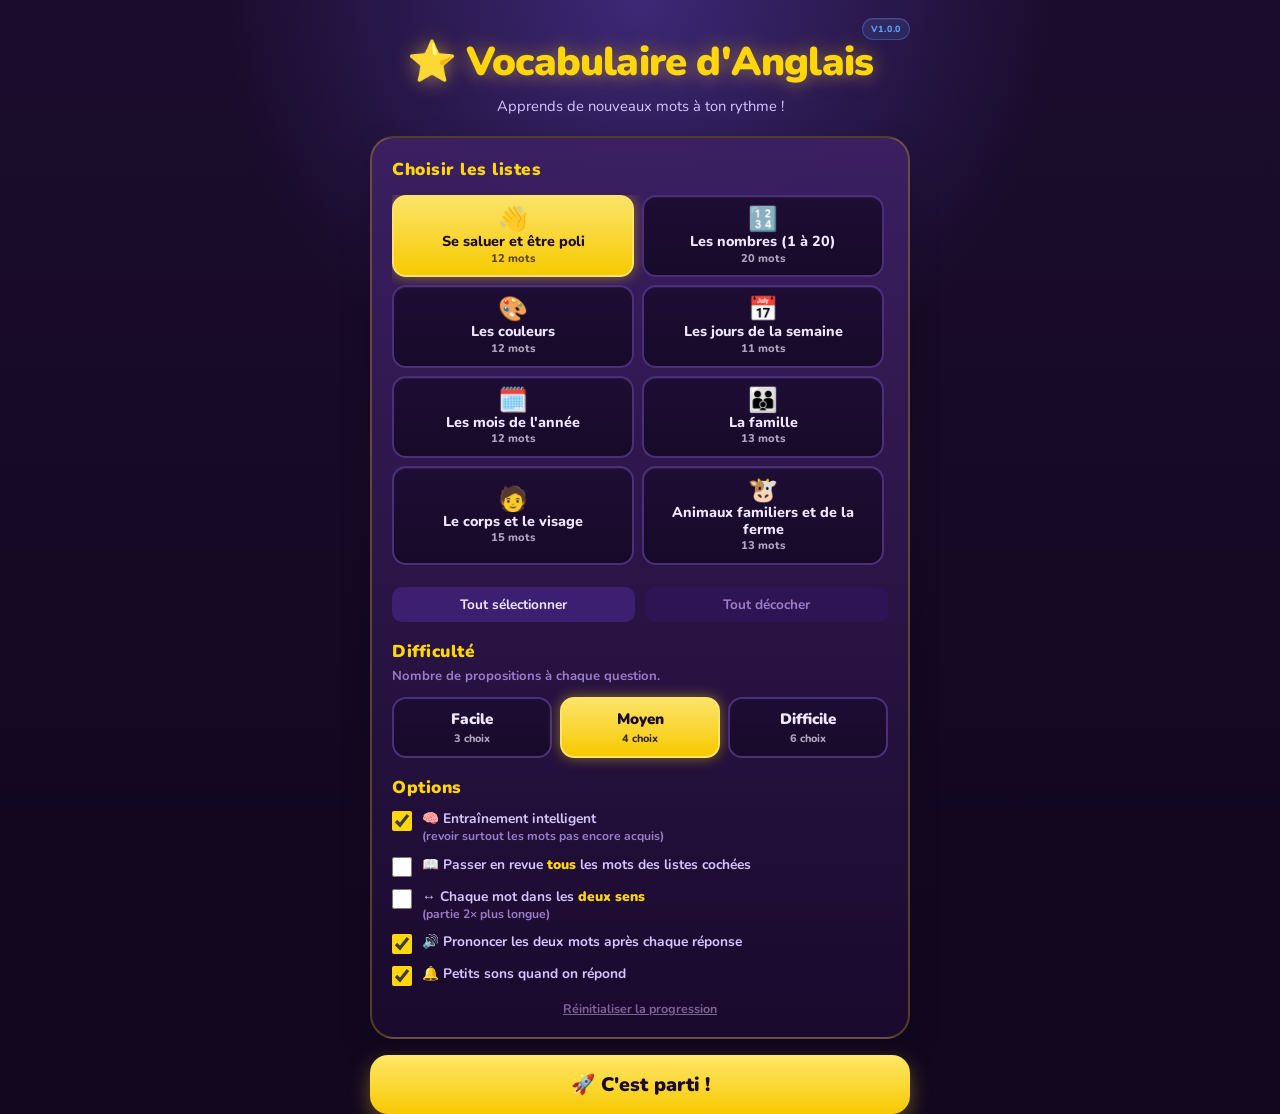
==== index.html @ 4f830268 "Version initiale — Vocabulaire d'Anglais (PWA) Appli web pour apprendre du vocabulaire anglais : on " ====
<!DOCTYPE html>
<html lang="fr">
<head>
  <meta charset="UTF-8">
  <meta name="viewport" content="width=device-width, initial-scale=1.0">
  <title>Vocabulaire d'Anglais</title>
  <meta name="description" content="Apprends du vocabulaire anglais en choisissant la bonne traduction, avec un rapport d'erreurs.">
  <meta name="theme-color" content="#1A0A2E">
  <link rel="manifest" href="manifest.json">
  <link rel="icon" href="favicon.ico" sizes="any">
  <link rel="apple-touch-icon" href="icons/apple-touch-icon.png">
  <link rel="stylesheet" href="app.css">
</head>
<body>

<div class="stars" id="stars"></div>

<div class="burst-container" id="burst"></div>

<div class="container">
  <div class="install-row" id="install-row" hidden>
    <button class="install-btn" id="install-btn" type="button">📲 Installer l'appli</button>
    <button class="install-dismiss" id="install-dismiss" type="button">Masquer</button>
  </div>
  <p class="install-hint" id="install-hint" hidden></p>

  <div class="header">
    <div class="version-badge" id="app-version">v1.0.0</div>
    <h1>⭐ Vocabulaire d'Anglais</h1>
    <p>Apprends de nouveaux mots à ton rythme !</p>
    <div class="streak-badge" id="streak-badge" hidden></div>
  </div>

  <!-- SCREEN 1 : Settings -->
  <div class="screen active" id="screen-settings">
    <div class="settings-panel" id="settings-panel">
      <h2>Choisir les listes</h2>
      <div class="lists-grid" id="lists-grid"></div>
      <div class="settings-actions">
        <button class="btn-select-all" id="select-all-btn">Tout sélectionner</button>
        <button class="btn-deselect" id="deselect-btn">Tout décocher</button>
      </div>

      <h2 class="difficulty-title">Difficulté</h2>
      <p class="difficulty-help" id="difficulty-help">Nombre de propositions à chaque question.</p>
      <div class="difficulty-picker" id="difficulty-picker" role="group" aria-label="Difficulté">
        <button class="difficulty-btn" data-choices="3">Facile<span>3 choix</span></button>
        <button class="difficulty-btn" data-choices="4">Moyen<span>4 choix</span></button>
        <button class="difficulty-btn" data-choices="6">Difficile<span>6 choix</span></button>
      </div>

      <h2 class="difficulty-title">Options</h2>
      <label class="option-toggle" id="smart-toggle-wrap">
        <input type="checkbox" id="smart-toggle">
        <span>🧠 Entraînement intelligent <span class="opt-note">(revoir surtout les mots pas encore acquis)</span></span>
      </label>
      <label class="option-toggle" id="full-review-wrap">
        <input type="checkbox" id="full-review-toggle">
        <span>📖 Passer en revue <strong>tous</strong> les mots des listes cochées</span>
      </label>
      <label class="option-toggle" id="both-toggle-wrap">
        <input type="checkbox" id="both-toggle">
        <span>↔️ Chaque mot dans les <strong>deux sens</strong> <span class="opt-note">(partie 2× plus longue)</span></span>
      </label>
      <label class="option-toggle" id="speak-toggle-wrap">
        <input type="checkbox" id="speak-toggle">
        <span>🔊 Prononcer les deux mots après chaque réponse</span>
      </label>
      <label class="option-toggle" id="sound-toggle-wrap">
        <input type="checkbox" id="sound-toggle">
        <span>🔔 Petits sons quand on répond</span>
      </label>

      <button class="reset-progress" id="reset-progress" type="button">Réinitialiser la progression</button>
    </div>
    <button class="start-btn" id="start-btn">🚀 C'est parti !</button>
  </div>

  <!-- SCREEN 2 : Game -->
  <div class="screen" id="screen-game">
    <div class="progress-wrap">
      <div class="progress-info">
        <span>Progression</span>
        <strong id="progress-text">0 / 0</strong>
      </div>
      <div class="progress-bar"><div class="progress-fill" id="progress-fill"></div></div>
    </div>

    <div class="score-row">
      <div class="score-card correct"><div class="num" id="score-correct" aria-label="Réponses réussies">0</div><div class="lbl" aria-hidden="true">✅ Succès</div></div>
      <div class="score-card wrong"><div class="num" id="score-wrong" aria-label="Erreurs">0</div><div class="lbl" aria-hidden="true">❌ Erreurs</div></div>
      <div class="score-card remaining"><div class="num" id="score-remaining" aria-label="Questions restantes">0</div><div class="lbl" aria-hidden="true">🔵 Restantes</div></div>
    </div>

    <div class="question-card" id="question-card">
      <span class="mascot" id="mascot" aria-hidden="true">🦊</span>
      <div class="prompt-label" id="prompt-label"></div>
      <div class="question-text" id="question-text" aria-live="polite"></div>
      <button class="listen-btn" id="listen-btn" type="button" aria-label="Écouter le mot">🔊 Écouter</button>
      <div class="prompt-hint" id="prompt-hint"></div>
      <div class="choices" id="choices" role="group" aria-label="Propositions"></div>
    </div>

    <div class="feedback" id="feedback" role="status" aria-live="polite"></div>

    <button class="next-btn" id="next-btn">Question suivante →</button>

    <button class="ghost-link" id="go-home-game">← Changer les listes</button>
  </div>

  <!-- SCREEN 3 : Results -->
  <div class="screen" id="screen-results">
    <div class="results-screen">
      <div class="big-emoji" id="result-emoji">🏆</div>
      <h2 id="result-title">Bravo !</h2>
      <p id="result-subtitle"></p>
      <div class="results-grid">
        <div class="result-item"><div class="n g" id="res-correct">0</div><div class="l">✅ Corrects</div></div>
        <div class="result-item"><div class="n r" id="res-wrong">0</div><div class="l">❌ Erreurs</div></div>
        <div class="result-item result-item--wide"><div class="n" id="res-rate">0%</div><div class="l">🎯 Taux de réussite</div></div>
      </div>

      <div class="history-week" id="history-week" hidden>
        <h3>📅 7 derniers jours</h3>
        <div class="week-bars" id="week-bars"></div>
        <p class="week-summary" id="week-summary"></p>
      </div>

      <div class="list-summary" id="list-summary">
        <h3>📊 Bilan par liste</h3>
        <div id="list-summary-list"></div>
      </div>

      <div class="error-report" id="error-report">
        <h3>📋 Mots à revoir</h3>
        <div class="error-list" id="error-list"></div>
      </div>

      <div class="results-actions">
        <button class="action-btn review" id="review-btn">🔁 Réviser mes erreurs</button>
        <button class="action-btn print" id="print-btn">🖨️ Imprimer le rapport</button>
      </div>

      <button class="restart-btn" id="restart-btn">🔄 Recommencer</button>
      <button class="ghost-link results" id="go-home-results">← Choisir d'autres listes</button>
    </div>
  </div>
</div>

<script src="words.js"></script>
<script src="app.js"></script>

</body>
</html>
---- app.css ----
/* Nunito, self-hosted so l'appli garde sa police même hors-ligne */
@font-face {
  font-family: 'Nunito';
  font-style: normal;
  font-weight: 400 900;
  font-display: swap;
  src: url('fonts/nunito-latin.woff2') format('woff2');
  unicode-range: U+0000-00FF, U+0131, U+0152-0153, U+02BB-02BC, U+02C6, U+02DA, U+02DC, U+0304, U+0308, U+0329, U+2000-206F, U+20AC, U+2122, U+2191, U+2193, U+2212, U+2215, U+FEFF, U+FFFD;
}
@font-face {
  font-family: 'Nunito';
  font-style: normal;
  font-weight: 400 900;
  font-display: swap;
  src: url('fonts/nunito-latin-ext.woff2') format('woff2');
  unicode-range: U+0100-02BA, U+02BD-02C5, U+02C7-02CC, U+02CE-02D7, U+02DD-02FF, U+0304, U+0308, U+0329, U+1D00-1DBF, U+1E00-1E9F, U+1EF2-1EFF, U+2020, U+20A0-20AB, U+20AD-20C0, U+2113, U+2C60-2C7F, U+A720-A7FF;
}

*, *::before, *::after { box-sizing: border-box; margin: 0; padding: 0; }
html { -webkit-text-size-adjust: 100%; }
button, input { -webkit-tap-highlight-color: transparent; touch-action: manipulation; }
button:focus, input:focus { outline: none; }
[hidden] { display: none !important; }

:root {
  --bg: #1A0A2E;
  --card: #2D1553;
  --yellow: #FFD60A;
  --purple-light: #F0E6FF;
  --green: #4ADE80;
  --red: #FF6B6B;
  --blue: #60A5FA;
  --app-scale: 1;
}

body {
  font-family: 'Nunito', sans-serif;
  background: #12071f;
  min-height: 100dvh;
  height: 100dvh;
  display: flex;
  flex-direction: column;
  align-items: center;
  justify-content: flex-start;
  padding: 18px 16px calc(18px + env(safe-area-inset-bottom));
  color: var(--purple-light);
  overflow: hidden;
  overscroll-behavior: none;
}
/* Fond « nuit » fixé au viewport : pas de couture / répétition quand on scrolle */
body::before {
  content: '';
  position: fixed;
  inset: 0;
  z-index: -1;
  pointer-events: none;
  background:
    radial-gradient(circle at top, rgba(124, 92, 255, 0.35), transparent 38%),
    linear-gradient(180deg, #1b0c2d 0%, #12071f 100%);
}

.stars {
  position: fixed; top: 0; left: 0; width: 100%; height: 100%;
  pointer-events: none; z-index: 0;
  overflow: hidden;
}
.star {
  position: absolute;
  background: white;
  border-radius: 50%;
  opacity: 0;
  animation: twinkle var(--d) ease-in-out infinite var(--delay);
}
@keyframes twinkle {
  0%, 100% { opacity: 0; transform: scale(0.5); }
  50% { opacity: var(--op); transform: scale(1); }
}

.container {
  position: relative; z-index: 1;
  width: 100%; max-width: 540px;
  display: flex; flex-direction: column; align-items: center; gap: 20px;
  transform: scale(var(--app-scale));
  transform-origin: top center;
  transition: transform 0.2s ease;
}

.version-badge {
  position: absolute;
  top: 0;
  right: 0;
  display: inline-block;
  font-size: 0.56rem;
  font-weight: 800;
  letter-spacing: 0.08em;
  text-transform: uppercase;
  background: rgba(96, 165, 250, 0.12);
  color: var(--blue);
  border: 1px solid rgba(96, 165, 250, 0.3);
  border-radius: 999px;
  padding: 4px 8px;
  box-shadow: inset 0 1px 0 rgba(255,255,255,0.06);
}
.header {
  position: relative;
  text-align: center;
  width: 100%;
  padding-top: 22px;
}
.header h1 {
  font-size: clamp(1.7rem, 5.4vw, 2.5rem);
  font-weight: 900;
  color: var(--yellow);
  text-shadow: 0 0 20px rgba(255,214,10,0.45), 0 6px 18px rgba(94, 58, 146, 0.4);
  letter-spacing: -0.8px;
  line-height: 1.1;
}
.header p { font-size: 0.92rem; color: #d6c4ff; margin-top: 6px; }

.settings-panel {
  background: linear-gradient(180deg, rgba(60,32,98,0.96), rgba(26,10,46,0.94));
  border-radius: 24px;
  padding: 20px;
  width: 100%;
  border: 2px solid rgba(255,214,10,0.25);
  box-shadow: 0 14px 30px rgba(11, 7, 18, 0.26);
}
.settings-panel h2 {
  font-size: 1.08rem; font-weight: 900; color: var(--yellow);
  margin-bottom: 14px; letter-spacing: 0.5px;
}
.settings-panel .difficulty-title { margin-top: 18px; margin-bottom: 4px; }
.difficulty-help {
  font-size: 0.82rem; color: #9B7CC8; font-weight: 700; margin-bottom: 12px;
}
.settings-panel.no-lists {
  text-align: center;
  border-color: rgba(255,107,107,0.4);
}
.settings-panel .no-lists-msg {
  font-size: 1rem; font-weight: 800; color: var(--red); line-height: 1.5;
}
.settings-panel .no-lists-msg code {
  background: #1A0A2E; padding: 2px 8px; border-radius: 8px;
  color: var(--yellow); font-family: inherit;
}

.lists-grid {
  display: grid; grid-template-columns: repeat(2, 1fr); gap: 8px;
  max-height: 42vh;
  overflow-y: auto;
  overscroll-behavior: contain;
  -webkit-overflow-scrolling: touch;
  padding-right: 4px;
}
.list-btn {
  background: linear-gradient(180deg, #1e0d34, #170a29);
  border: 2px solid #4b2f7a; border-radius: 14px;
  color: var(--purple-light); font-family: 'Nunito', sans-serif;
  font-weight: 800; padding: 10px 8px;
  cursor: pointer; transition: transform 0.15s ease, border-color 0.15s ease, box-shadow 0.15s ease;
  -webkit-tap-highlight-color: transparent;
  user-select: none;
  -webkit-user-select: none;
  box-shadow: inset 0 1px 0 rgba(255,255,255,0.06);
  display: flex; flex-direction: column; align-items: center; justify-content: center;
  gap: 2px;
  min-height: 76px;
  text-align: center;
  line-height: 1.15;
}
.list-emoji { font-size: 1.5rem; line-height: 1; }
.list-name { font-size: 0.9rem; font-weight: 800; }
.list-btn:focus, .list-btn:focus-visible { outline: none; }
.list-btn:active { transform: scale(0.98); }
@media (hover: hover) and (pointer: fine) {
  .list-btn:hover { border-color: var(--yellow); color: var(--yellow); }
}
.list-btn.active {
  background: linear-gradient(180deg, #fce369, #f7ca00);
  color: #1A0A2E; border-color: #fce369;
  box-shadow: 0 0 14px rgba(255,214,10,0.45);
}
.list-btn .count {
  display: block; font-size: 0.7rem; font-weight: 800; opacity: 0.7;
  margin-top: 1px;
}
.settings-actions {
  display: flex; gap: 10px; margin-top: 14px;
}
.btn-select-all, .btn-deselect {
  flex: 1; padding: 8px; border-radius: 10px; border: none;
  font-family: 'Nunito', sans-serif; font-weight: 700; font-size: 0.85rem;
  cursor: pointer; transition: all 0.15s;
}
.btn-select-all { background: #3D1F72; color: var(--purple-light); }
.btn-select-all:hover { background: #5B2DA0; }
.btn-deselect { background: #2D1553; color: #9B7CC8; }
.btn-deselect:hover { background: #3D1F72; }

.difficulty-picker {
  display: grid; grid-template-columns: repeat(3, 1fr); gap: 8px;
}
.difficulty-btn {
  background: linear-gradient(180deg, #1e0d34, #170a29);
  border: 2px solid #4b2f7a; border-radius: 14px;
  color: var(--purple-light); font-family: 'Nunito', sans-serif;
  font-size: 0.95rem; font-weight: 900; padding: 10px 4px;
  cursor: pointer; transition: transform 0.15s ease, border-color 0.15s ease, box-shadow 0.15s ease;
  user-select: none; -webkit-user-select: none;
  display: flex; flex-direction: column; align-items: center; gap: 2px;
}
.difficulty-btn span { font-size: 0.68rem; font-weight: 800; opacity: 0.7; }
.difficulty-btn:active { transform: scale(0.98); }
@media (hover: hover) and (pointer: fine) {
  .difficulty-btn:hover { border-color: var(--yellow); color: var(--yellow); }
}
.difficulty-btn.active {
  background: linear-gradient(180deg, #fce369, #f7ca00);
  color: #1A0A2E; border-color: #fce369;
  box-shadow: 0 0 14px rgba(255,214,10,0.45);
}
.difficulty-btn.active span { opacity: 0.85; }

.option-toggle {
  display: flex; align-items: flex-start; gap: 10px;
  margin-top: 11px;
  font-size: 0.86rem; font-weight: 700; color: #d6c4ff;
  cursor: pointer; user-select: none; -webkit-user-select: none;
  line-height: 1.3;
}
.option-toggle input {
  width: 20px; height: 20px; flex-shrink: 0; cursor: pointer;
  accent-color: var(--yellow);
  margin-top: 1px;
}
.option-toggle strong { color: var(--yellow); font-weight: 900; }
.option-toggle .opt-note {
  display: block; font-weight: 700; color: #9B7CC8; font-size: 0.76rem; margin-top: 1px;
}

.reset-progress {
  display: block; width: 100%; margin-top: 14px;
  background: none; border: none; color: #7c6499;
  font-family: 'Nunito', sans-serif; font-size: 0.78rem; font-weight: 700;
  cursor: pointer; text-decoration: underline;
}
.reset-progress:hover { color: #9B7CC8; }

.streak-badge {
  display: inline-block; margin: 8px auto 0;
  background: rgba(255,140,60,0.16); color: #ffb27a;
  border: 1px solid rgba(255,140,60,0.35); border-radius: 999px;
  padding: 4px 12px;
  font-size: 0.8rem; font-weight: 900; letter-spacing: 0.2px;
}

.history-week { width: 100%; text-align: left; margin-bottom: 24px; }
.history-week h3 {
  font-size: 1rem; font-weight: 800; color: var(--blue);
  margin-bottom: 12px; text-transform: uppercase; letter-spacing: 1px;
  text-align: center;
}
.week-bars {
  display: flex; align-items: flex-end; justify-content: space-between;
  gap: 6px; height: 74px; padding: 0 4px;
}
.week-col {
  flex: 1; display: flex; flex-direction: column; align-items: center; gap: 4px;
  height: 100%; justify-content: flex-end;
}
.week-bar {
  width: 100%; max-width: 26px; min-height: 3px;
  background: #3D1F72; border-radius: 6px 6px 3px 3px;
  transition: height 0.4s ease;
}
.week-lab { font-size: 0.68rem; font-weight: 800; color: #9B7CC8; }
.week-summary {
  text-align: center; font-size: 0.82rem; font-weight: 700;
  color: #b79ee0; margin-top: 10px;
}

.start-btn {
  width: 100%; padding: 16px; border-radius: 18px; border: none;
  background: linear-gradient(180deg, #ffe76a, #f7c900);
  color: #1A0A2E;
  font-family: 'Nunito', sans-serif; font-size: 1.22rem; font-weight: 900;
  cursor: pointer; transition: all 0.2s; margin-top: 6px;
  box-shadow: 0 8px 20px rgba(255,214,10,0.35);
}
.start-btn:hover { transform: translateY(-2px); box-shadow: 0 10px 28px rgba(255,214,10,0.45); }
.start-btn:active { transform: translateY(0); }
.start-btn:disabled { opacity: 0.45; cursor: not-allowed; transform: none; box-shadow: none; }

.ghost-link {
  background: none; border: none; color: #9B7CC8;
  font-family: 'Nunito', sans-serif; font-size: 0.85rem;
  cursor: pointer; margin-top: 4px;
}

.install-row {
  display: flex; align-items: center; justify-content: center;
  flex-wrap: wrap; gap: 10px 14px;
  width: 100%;
  padding: 10px 14px;
  border: 1px solid rgba(96,165,250,0.3);
  border-radius: 16px;
  background: rgba(96,165,250,0.10);
}
.install-btn {
  padding: 10px 18px;
  border: 2px solid rgba(96,165,250,0.55); border-radius: 999px;
  background: rgba(96,165,250,0.18); color: #dbeaff;
  font-family: 'Nunito', sans-serif; font-size: 0.95rem; font-weight: 900;
  cursor: pointer; transition: transform 0.12s ease, background 0.12s ease, border-color 0.12s ease;
}
.install-btn:active { transform: scale(0.97); }
@media (hover: hover) and (pointer: fine) {
  .install-btn:hover { background: rgba(96,165,250,0.3); border-color: var(--blue); }
}
.install-btn:disabled { opacity: 0.5; cursor: default; }
.install-dismiss {
  background: none; border: none; color: #9fb6d8;
  font-family: 'Nunito', sans-serif; font-size: 0.82rem; font-weight: 700;
  cursor: pointer; text-decoration: underline;
}
.install-hint {
  width: 100%; text-align: center;
  font-size: 0.82rem; font-weight: 700; color: #b79ee0;
  margin-top: -8px; line-height: 1.4;
}
.ghost-link.results {
  font-size: 0.9rem; margin-top: 14px; display: block; width: 100%;
}

.progress-wrap {
  display: none;
  width: 100%;
}
.progress-info {
  display: flex; justify-content: space-between; align-items: center;
  font-size: 0.85rem; color: #9B7CC8; margin-bottom: 6px;
  gap: 8px;
}
.progress-info strong { color: var(--yellow); font-weight: 800; }
.progress-bar {
  width: 100%; height: 10px; background: #2D1553; border-radius: 999px; overflow: hidden;
  box-shadow: inset 0 0 0 1px rgba(255,255,255,0.04);
}
.progress-fill {
  height: 100%; background: linear-gradient(90deg, var(--blue), var(--yellow));
  border-radius: 999px; transition: width 0.5s ease;
}

.score-row {
  display: grid; grid-template-columns: repeat(3, minmax(0, 1fr)); gap: 12px; width: 100%;
}
.score-card {
  background: linear-gradient(180deg, rgba(59,34,94,0.96), rgba(26,10,46,0.96));
  border-radius: 18px; padding: 14px 10px;
  text-align: center; border: 2px solid rgba(255,255,255,0.08);
  box-shadow: 0 10px 18px rgba(11, 7, 18, 0.18);
  transition: transform 0.15s ease, box-shadow 0.15s ease;
}
.score-card:active { transform: scale(0.98); }
.score-card .num { font-size: 1.8rem; font-weight: 900; }
.score-card .lbl { font-size: 0.78rem; color: #e9ddff; font-weight: 800; letter-spacing: 0.2px; margin-top: 4px; }
.score-card.correct .num { color: var(--green); }
.score-card.correct { border-color: rgba(74,222,128,0.35); }
.score-card.wrong .num { color: var(--red); }
.score-card.wrong { border-color: rgba(255,107,107,0.35); }
.score-card.remaining .num { color: var(--blue); }
.score-card.remaining { border-color: rgba(96,165,250,0.35); }

.question-card {
  background: linear-gradient(180deg, rgba(60,32,98,0.96), rgba(26,10,46,0.94));
  border-radius: 28px; padding: 26px 22px 22px;
  width: 100%; text-align: center; border: 2px solid rgba(255,214,10,0.18);
  position: relative; overflow: hidden;
  box-shadow: 0 16px 32px rgba(11, 7, 18, 0.24);
}
.mascot {
  font-size: 3rem; margin-bottom: 6px;
  display: block; transition: transform 0.3s;
}
.prompt-label {
  font-size: 0.8rem; font-weight: 800; letter-spacing: 0.06em;
  text-transform: uppercase; color: var(--blue);
}
.question-text {
  font-size: clamp(2rem, 8vw, 3rem);
  font-weight: 900;
  color: white;
  letter-spacing: -0.5px;
  line-height: 1.1;
  margin: 4px 0 6px;
  word-break: break-word;
}
.listen-btn {
  display: block;
  margin: 2px auto 10px;
  padding: 8px 18px;
  border: 2px solid #4b2f7a;
  border-radius: 999px;
  background: #331b57;
  color: var(--purple-light);
  font-family: 'Nunito', sans-serif;
  font-size: 0.9rem; font-weight: 800;
  cursor: pointer;
  transition: transform 0.12s ease, border-color 0.12s ease, background 0.12s ease;
}
.listen-btn:active { transform: scale(0.96); }
@media (hover: hover) and (pointer: fine) {
  .listen-btn:hover { border-color: var(--yellow); background: #3d2168; }
}
.prompt-hint {
  font-size: 0.86rem; font-weight: 700; color: #b79ee0;
  margin-bottom: 18px;
}

.choices {
  display: flex; flex-direction: column; gap: 10px; width: 100%;
}
.choice-btn {
  display: flex; align-items: center; gap: 12px; width: 100%;
  background: linear-gradient(180deg, #331b57, #221039);
  border: 2px solid #4b2f7a; border-radius: 16px;
  color: var(--purple-light); font-family: 'Nunito', sans-serif;
  font-size: 1.12rem; font-weight: 800; padding: 14px 16px;
  cursor: pointer; transition: transform 0.12s ease, border-color 0.12s ease, background 0.12s ease;
  text-align: left; line-height: 1.2;
}
.choice-btn .choice-key {
  flex-shrink: 0;
  width: 26px; height: 26px; border-radius: 8px;
  display: inline-flex; align-items: center; justify-content: center;
  background: rgba(255,255,255,0.08); color: #b79ee0;
  font-size: 0.82rem; font-weight: 900;
}
.choice-btn .choice-text { flex: 1; min-width: 0; }
.choice-btn:active { transform: scale(0.985); }
@media (hover: hover) and (pointer: fine) {
  .choice-btn:not(:disabled):hover { border-color: var(--yellow); }
}
.choice-btn:disabled { cursor: default; }
.choice-btn.dim { opacity: 0.45; }
.choice-btn.correct {
  background: linear-gradient(180deg, rgba(74,222,128,0.22), rgba(74,222,128,0.10));
  border-color: var(--green); color: #eafff1; opacity: 1;
}
.choice-btn.correct .choice-key { background: var(--green); color: #0d3d22; }
.choice-btn.wrong {
  background: linear-gradient(180deg, rgba(255,107,107,0.22), rgba(255,107,107,0.10));
  border-color: var(--red); color: #ffecec; opacity: 1;
}
.choice-btn.wrong .choice-key { background: var(--red); color: #4a1414; }

.feedback {
  font-size: 1.05rem; font-weight: 800; min-height: 1.6em;
  text-align: center; transition: opacity 0.2s;
}
.feedback.correct { color: var(--green); }
.feedback.wrong { color: var(--red); }
.feedback strong { color: var(--yellow); }

.next-btn {
  width: 100%; padding: 0; border-radius: 14px; border: none;
  background: #3D1F72; color: var(--purple-light);
  font-family: 'Nunito', sans-serif; font-size: 1rem; font-weight: 800;
  cursor: pointer; transition: all 0.15s; opacity: 0; visibility: hidden;
  height: 0; overflow: hidden; pointer-events: none;
}
.next-btn.visible {
  opacity: 1; visibility: visible; height: auto; padding: 12px 12px;
  pointer-events: auto;
}
.next-btn:hover { background: #5B2DA0; }

.results-screen {
  background: var(--card); border-radius: 24px; padding: 36px 28px;
  width: 100%; text-align: center; border: 1px solid #3D1F72;
}
.results-screen .big-emoji { font-size: 4rem; margin-bottom: 12px; }
.results-screen h2 { font-size: 1.8rem; font-weight: 900; color: var(--yellow); margin-bottom: 8px; }
.results-screen p { color: #9B7CC8; margin-bottom: 20px; }
.results-grid { display: grid; grid-template-columns: 1fr 1fr; gap: 10px; margin-bottom: 24px; }
.result-item {
  background: #1A0A2E; border-radius: 14px; padding: 14px;
}
.result-item--wide { grid-column: span 2; }
.result-item .n { font-size: 2rem; font-weight: 900; }
.result-item .n.g { color: var(--green); }
.result-item .n.r { color: var(--red); }
.result-item .l { font-size: 0.75rem; color: #9B7CC8; font-weight: 700; text-transform: uppercase; letter-spacing: 0.5px; margin-top: 2px; }
.restart-btn {
  width: 100%; padding: 14px; border-radius: 14px; border: none;
  background: var(--yellow); color: #1A0A2E;
  font-family: 'Nunito', sans-serif; font-size: 1.1rem; font-weight: 900;
  cursor: pointer; transition: all 0.2s;
  box-shadow: 0 4px 20px rgba(255,214,10,0.3);
  margin-top: 12px;
}
.restart-btn:hover { transform: translateY(-2px); }

.error-report {
  width: 100%;
  text-align: left;
  margin-bottom: 24px;
}
.error-report h3 {
  font-size: 1rem; font-weight: 800; color: var(--red);
  margin-bottom: 12px; text-transform: uppercase; letter-spacing: 1px;
  text-align: center;
}
.error-list {
  display: flex; flex-direction: column; gap: 8px;
  max-height: 260px; overflow-y: auto;
}
.error-row {
  display: flex; align-items: center; justify-content: space-between;
  background: #1A0A2E; border: 1px solid #3D1F72; border-radius: 12px;
  padding: 10px 14px;
  gap: 10px;
}
.error-row .op {
  font-size: 1rem; font-weight: 800; color: white;
  min-width: 0;
}
.error-row .op .en { color: white; }
.error-row .op .sep { color: var(--yellow); margin: 0 4px; }
.error-row .op .fr { color: var(--green); }
.error-row .count {
  font-size: 0.8rem; font-weight: 800; color: var(--red);
  background: rgba(255,107,107,0.12); border-radius: 999px;
  padding: 4px 12px; white-space: nowrap;
}
.error-badge--hesitant {
  color: var(--yellow);
  background: rgba(255,214,10,0.12);
}
.no-errors {
  text-align: center; color: var(--green); font-weight: 800;
  padding: 14px; font-size: 1.05rem;
}
.error-row .time {
  font-size: 0.72rem; color: #9B7CC8; font-weight: 700;
  margin-left: 8px;
}

.list-summary {
  width: 100%; text-align: left; margin-bottom: 24px;
}
.list-summary h3 {
  font-size: 1rem; font-weight: 800; color: var(--blue);
  margin-bottom: 12px; text-transform: uppercase; letter-spacing: 1px;
  text-align: center;
}
.list-summary-row {
  display: flex; align-items: center; gap: 10px; margin-bottom: 8px;
}
.list-summary-row .tname {
  font-size: 0.86rem; font-weight: 800; color: var(--purple-light);
  width: 120px; white-space: nowrap; overflow: hidden; text-overflow: ellipsis;
}
.list-summary-row .tbar {
  flex: 1; height: 12px; background: #1A0A2E; border-radius: 999px; overflow: hidden;
}
.list-summary-row .tbar-fill {
  height: 100%; border-radius: 999px; transition: width 0.4s ease;
}
.list-summary-row .tpct {
  font-size: 0.78rem; font-weight: 800; width: 40px; text-align: right;
}

.results-actions {
  display: flex; flex-direction: column; gap: 10px; width: 100%;
}
.action-btn {
  width: 100%; padding: 12px; border-radius: 14px; border: none;
  font-family: 'Nunito', sans-serif; font-size: 0.95rem; font-weight: 800;
  cursor: pointer; transition: all 0.15s;
}
.action-btn.review { background: var(--red); color: #1A0A2E; }
.action-btn.review:hover { transform: translateY(-2px); }
.action-btn.review:disabled { opacity: 0.4; cursor: not-allowed; transform: none; }
.action-btn.print { background: #3D1F72; color: var(--purple-light); }
.action-btn.print:hover { background: #5B2DA0; }

.error-row .history {
  font-size: 0.68rem; color: #C89BEA; font-weight: 700;
  background: rgba(96,165,250,0.12); border-radius: 999px;
  padding: 3px 9px; white-space: nowrap; margin-left: 6px;
}
.error-row-meta {
  display: flex;
  align-items: center;
  flex-shrink: 0;
}

@media print {
  body { background: white; color: black; }
  .stars, .burst-container, .results-actions, .restart-btn,
  .screen:not(.active) { display: none !important; }
  .results-screen { border: none; background: white; }
}

.burst-container {
  position: fixed; top: 0; left: 0; width: 100%; height: 100%;
  pointer-events: none; z-index: 999;
}
.burst-particle {
  position: absolute;
  width: 10px; height: 10px; border-radius: 50%;
  animation: burst 0.8s ease-out forwards;
}
@keyframes burst {
  0% { transform: translate(0,0) scale(1); opacity: 1; }
  100% { transform: translate(var(--dx), var(--dy)) scale(0); opacity: 0; }
}

@keyframes shake {
  0%, 100% { transform: translateX(0); }
  20% { transform: translateX(-8px); }
  40% { transform: translateX(8px); }
  60% { transform: translateX(-6px); }
  80% { transform: translateX(6px); }
}
.shake { animation: shake 0.4s ease; }

/* Settings and results: one global page scrollbar (like a normal page), and never
   shrink the layout with transform:scale — let the page grow and scroll instead. */
body.results-active,
body.settings-active {
  overflow-y: auto;
  overflow-x: hidden;
  overscroll-behavior: contain;
}
body.settings-active .container,
body.results-active .container { transform: none; }

.screen { display: none; flex-direction: column; align-items: center; gap: 16px; width: 100%; }
.screen.active { display: flex; }
#screen-results .results-screen {
  width: 100%;
  max-width: 540px;
  margin-bottom: 12px;
}

@media (max-width: 420px) {
  .container { gap: 12px; }
  .header p { font-size: 0.78rem; }
  .settings-panel, .question-card, .results-screen { padding-left: 18px; padding-right: 18px; }
  .question-card { padding-top: 20px; padding-bottom: 16px; }
  .score-row { gap: 8px; }
  .score-card { padding: 10px 8px; }
  .score-card .num { font-size: 1.4rem; }
  .score-card .lbl { font-size: 0.68rem; }
  .choice-btn { font-size: 1.05rem; padding: 13px 14px; }
}

@media (max-width: 360px) {
  .choice-btn { font-size: 1rem; padding: 12px 12px; gap: 10px; }
  .lists-grid { gap: 6px; }
}

@media (max-height: 900px) {
  .header { display: flex; flex-direction: column; align-items: center; gap: 6px; }
  .header h1 { display: block; }
  .header p { display: block; }
  .version-badge { display: inline-block; margin-bottom: 0; }
  .screen { gap: 10px; }
  .question-card { padding-top: 18px; padding-bottom: 14px; }
  .question-text { margin-bottom: 4px; font-size: clamp(1.8rem, 7vw, 2.6rem); }
  .prompt-hint { margin-bottom: 12px; }
  .mascot { font-size: 2.3rem; margin-bottom: 4px; }
  .feedback { min-height: 1.3em; font-size: 0.96rem; }
  .choices { gap: 8px; }
  .choice-btn { padding: 12px 14px; }
}

@media (max-height: 760px) {
  .screen { gap: 8px; }
  .question-card { padding-top: 14px; padding-bottom: 12px; }
  .score-row { gap: 6px; }
  .score-card { padding: 8px 6px; }
  .score-card .num { font-size: 1.2rem; }
  .score-card .lbl { font-size: 0.62rem; }
  .prompt-hint { margin-bottom: 10px; }
  .feedback { font-size: 0.9rem; }
  .choice-btn { padding: 11px 14px; font-size: 1.02rem; }
  .next-btn.visible { padding: 8px 10px; }
}

@media (max-height: 680px) {
  .container { gap: 8px; }
  .header { display: flex; }
  .header p { display: none; }
  .progress-info { font-size: 0.72rem; margin-bottom: 4px; }
  .score-row { gap: 4px; }
  .score-card { padding: 8px 4px; }
  .score-card .lbl { display: block; }
  .score-card .num { font-size: 1.08rem; }
  .question-card { padding: 12px 14px 10px; }
  .mascot { font-size: 1.9rem; margin-bottom: 2px; }
  .question-text { margin: 2px 0 4px; font-size: clamp(1.6rem, 7vw, 2.3rem); }
  .prompt-label { font-size: 0.72rem; }
  .prompt-hint { font-size: 0.78rem; margin-bottom: 8px; }
  .choices { gap: 6px; }
  .choice-btn { padding: 10px 12px; font-size: 0.98rem; }
  .feedback { min-height: 1.1em; font-size: 0.85rem; }
  .ghost-link { font-size: 0.75rem; margin-top: 0; }
}

@media (max-height: 560px) {
  .container { transform: scale(0.92); }
  .screen { gap: 6px; }
  .question-card { padding: 8px 12px 8px; }
  .choice-btn { padding: 9px 12px; font-size: 0.94rem; }
  .choice-btn .choice-key { width: 22px; height: 22px; }
  .next-btn.visible { padding: 7px 8px; }
}
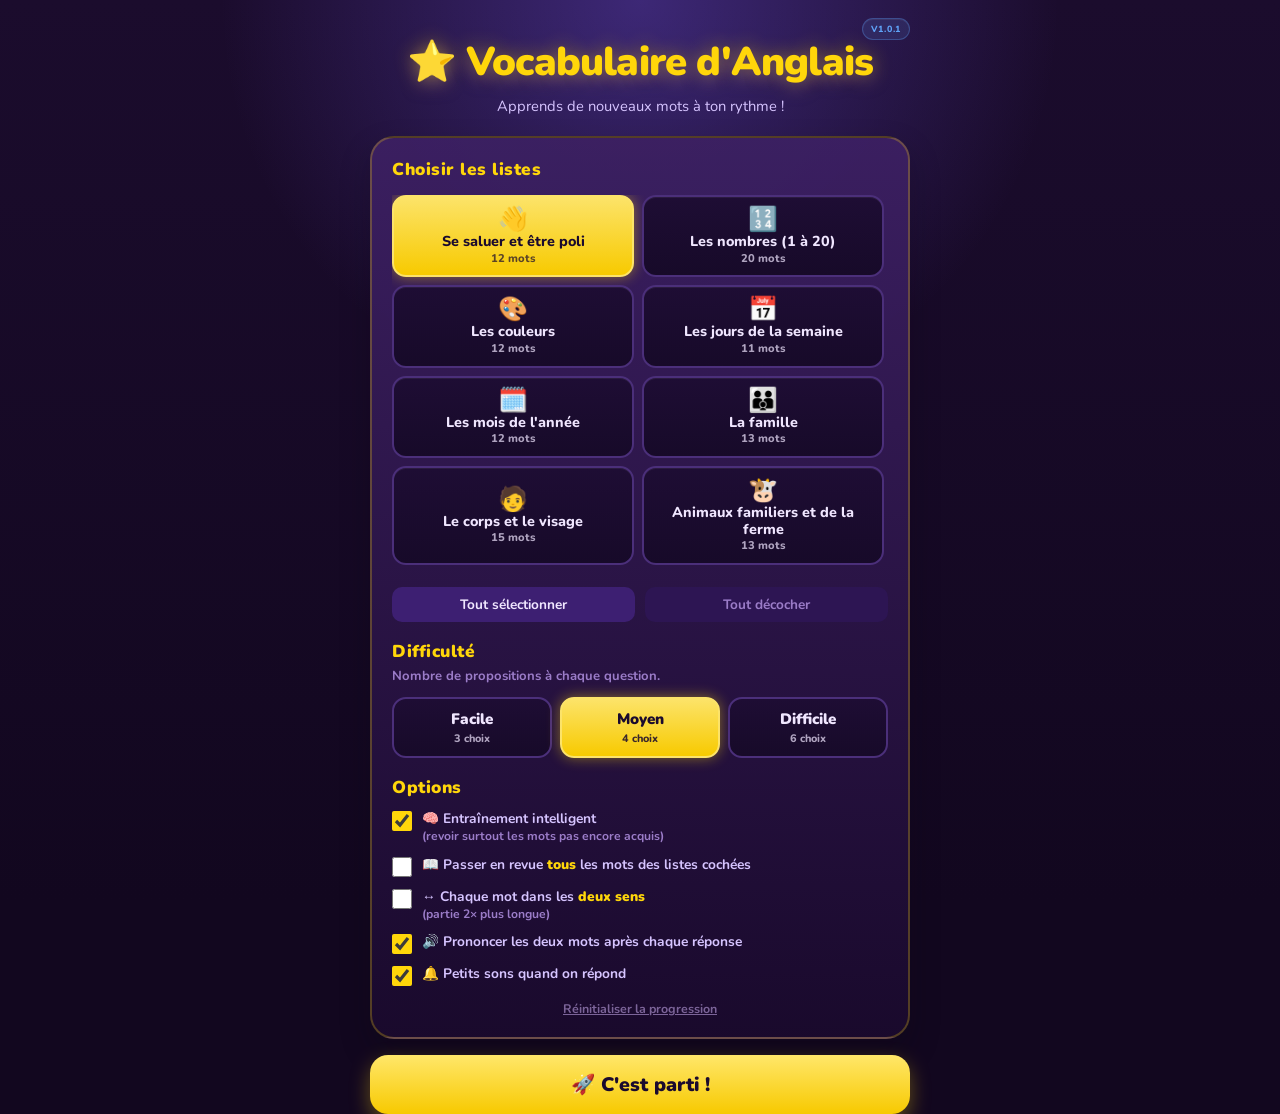
==== commit db157496: "Écran de jeu scrollable + bouton "Question suivante" toujours accessible En mode Difficile (6 propos" ====
--- a/index.html
+++ b/index.html
@@ -25,7 +25,7 @@
   <p class="install-hint" id="install-hint" hidden></p>
 
   <div class="header">
-    <div class="version-badge" id="app-version">v1.0.0</div>
+    <div class="version-badge" id="app-version">v1.0.1</div>
     <h1>⭐ Vocabulaire d'Anglais</h1>
     <p>Apprends de nouveaux mots à ton rythme !</p>
     <div class="streak-badge" id="streak-badge" hidden></div>
--- a/app.css
+++ b/app.css
@@ -473,6 +473,11 @@
 .next-btn.visible {
   opacity: 1; visibility: visible; height: auto; padding: 12px 12px;
   pointer-events: auto;
+  /* stays reachable at the bottom of the viewport, even in Difficile mode */
+  position: sticky;
+  bottom: calc(6px + env(safe-area-inset-bottom));
+  z-index: 6;
+  box-shadow: 0 6px 20px rgba(11, 7, 18, 0.55);
 }
 .next-btn:hover { background: #5B2DA0; }
 
@@ -627,16 +632,19 @@
 }
 .shake { animation: shake 0.4s ease; }
 
-/* Settings and results: one global page scrollbar (like a normal page), and never
-   shrink the layout with transform:scale — let the page grow and scroll instead. */
+/* Every screen: one global page scrollbar (like a normal page), and never shrink
+   the layout with transform:scale — let the page grow and scroll instead. This
+   keeps the "Question suivante" button reachable in Difficile mode (6 choices). */
 body.results-active,
-body.settings-active {
+body.settings-active,
+body.game-active {
   overflow-y: auto;
   overflow-x: hidden;
   overscroll-behavior: contain;
 }
 body.settings-active .container,
-body.results-active .container { transform: none; }
+body.results-active .container,
+body.game-active .container { transform: none; }
 
 .screen { display: none; flex-direction: column; align-items: center; gap: 16px; width: 100%; }
 .screen.active { display: flex; }
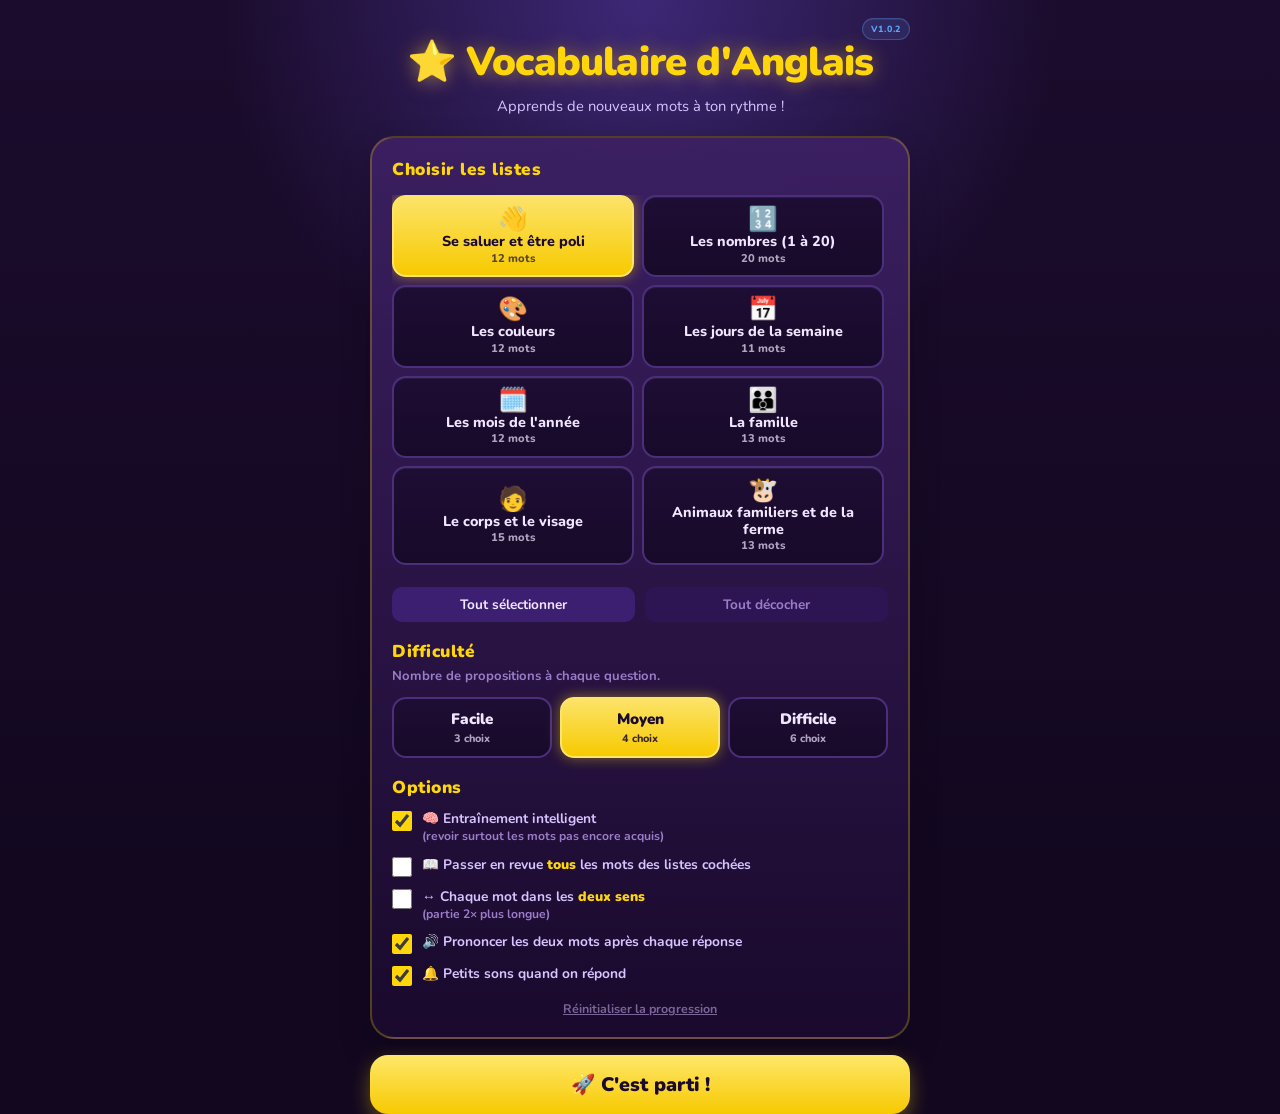
==== commit ff5cc293: "Nouvelle icône : bulle « Aa » sur le fond violet étoilé (v1.0.2) Icône vectorielle générée (Pillow) " ====
--- a/index.html
+++ b/index.html
@@ -25,7 +25,7 @@
   <p class="install-hint" id="install-hint" hidden></p>
 
   <div class="header">
-    <div class="version-badge" id="app-version">v1.0.1</div>
+    <div class="version-badge" id="app-version">v1.0.2</div>
     <h1>⭐ Vocabulaire d'Anglais</h1>
     <p>Apprends de nouveaux mots à ton rythme !</p>
     <div class="streak-badge" id="streak-badge" hidden></div>
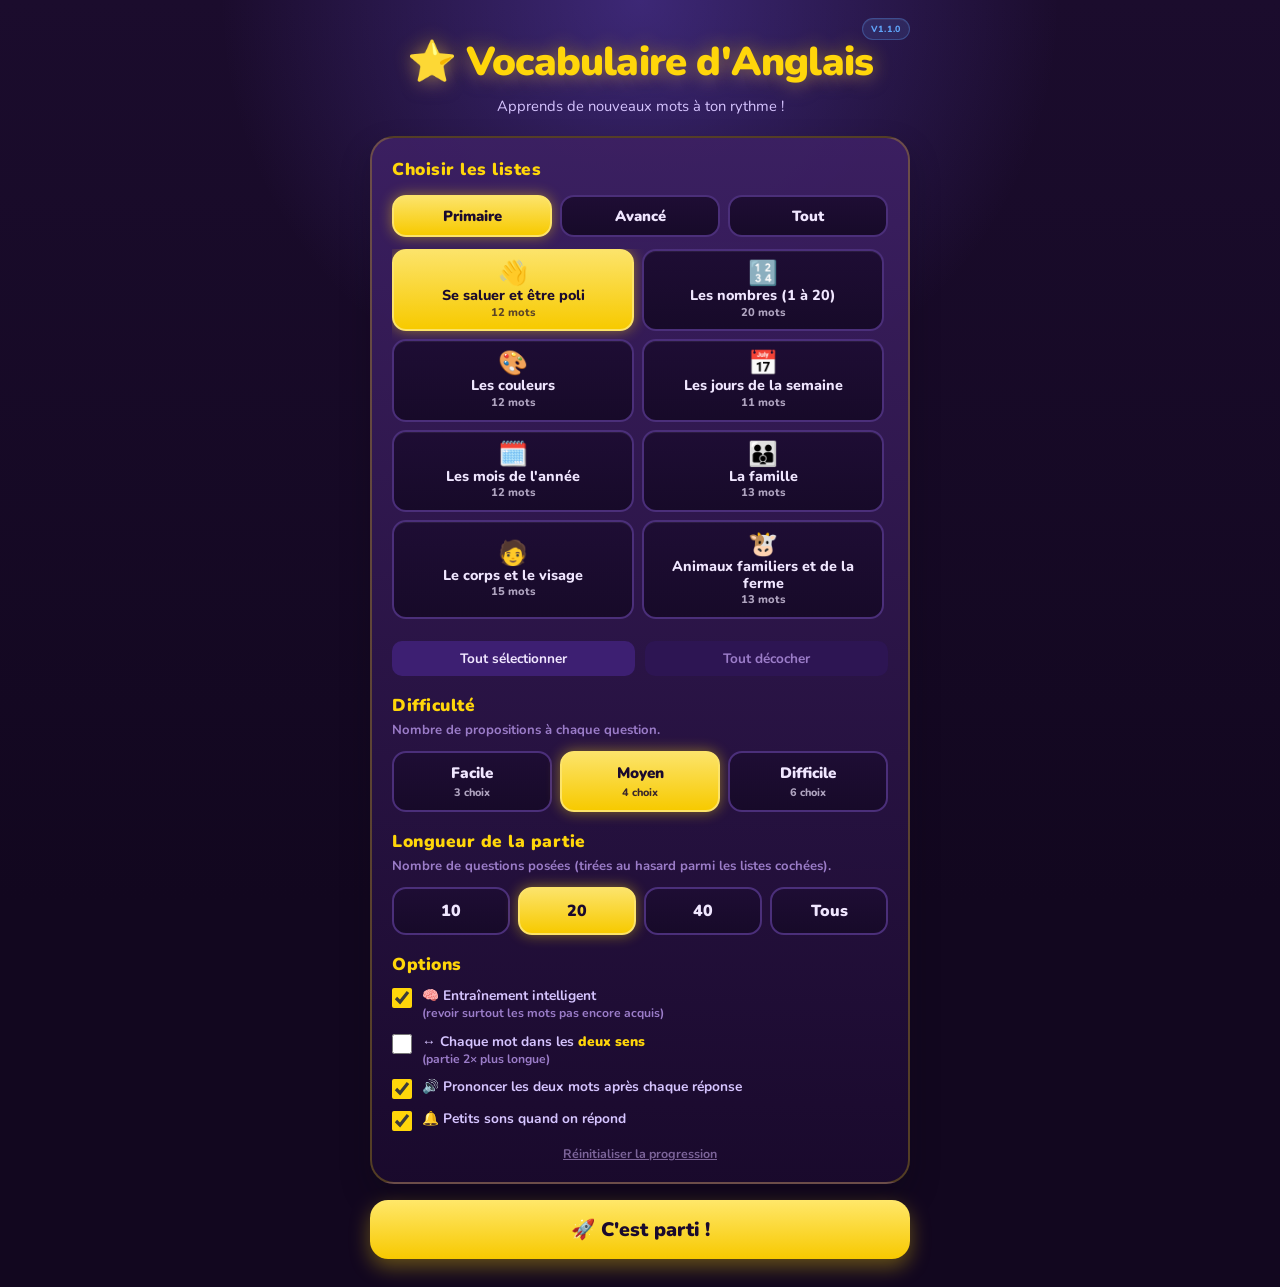
==== commit 0af8451f: "Vocabulaire avancé, niveaux (liste + mot) et longueur de partie - words.js (~710 mots) :   * les 25 " ====
--- a/index.html
+++ b/index.html
@@ -25,7 +25,7 @@
   <p class="install-hint" id="install-hint" hidden></p>
 
   <div class="header">
-    <div class="version-badge" id="app-version">v1.0.2</div>
+    <div class="version-badge" id="app-version">v1.1.0</div>
     <h1>⭐ Vocabulaire d'Anglais</h1>
     <p>Apprends de nouveaux mots à ton rythme !</p>
     <div class="streak-badge" id="streak-badge" hidden></div>
@@ -35,6 +35,11 @@
   <div class="screen active" id="screen-settings">
     <div class="settings-panel" id="settings-panel">
       <h2>Choisir les listes</h2>
+      <div class="level-picker" id="level-picker" role="group" aria-label="Niveau de vocabulaire">
+        <button class="level-btn" data-level="primaire" type="button">Primaire</button>
+        <button class="level-btn" data-level="avance" type="button">Avancé</button>
+        <button class="level-btn" data-level="tout" type="button">Tout</button>
+      </div>
       <div class="lists-grid" id="lists-grid"></div>
       <div class="settings-actions">
         <button class="btn-select-all" id="select-all-btn">Tout sélectionner</button>
@@ -49,14 +54,19 @@
         <button class="difficulty-btn" data-choices="6">Difficile<span>6 choix</span></button>
       </div>
 
+      <h2 class="difficulty-title">Longueur de la partie</h2>
+      <p class="difficulty-help">Nombre de questions posées (tirées au hasard parmi les listes cochées).</p>
+      <div class="length-picker" id="length-picker" role="group" aria-label="Longueur de la partie">
+        <button class="length-btn" data-length="10" type="button">10</button>
+        <button class="length-btn" data-length="20" type="button">20</button>
+        <button class="length-btn" data-length="40" type="button">40</button>
+        <button class="length-btn" data-length="all" type="button">Tous</button>
+      </div>
+
       <h2 class="difficulty-title">Options</h2>
       <label class="option-toggle" id="smart-toggle-wrap">
         <input type="checkbox" id="smart-toggle">
         <span>🧠 Entraînement intelligent <span class="opt-note">(revoir surtout les mots pas encore acquis)</span></span>
-      </label>
-      <label class="option-toggle" id="full-review-wrap">
-        <input type="checkbox" id="full-review-toggle">
-        <span>📖 Passer en revue <strong>tous</strong> les mots des listes cochées</span>
       </label>
       <label class="option-toggle" id="both-toggle-wrap">
         <input type="checkbox" id="both-toggle">
--- a/app.css
+++ b/app.css
@@ -80,6 +80,7 @@
   position: relative; z-index: 1;
   width: 100%; max-width: 540px;
   display: flex; flex-direction: column; align-items: center; gap: 20px;
+  padding-bottom: 28px;   /* respiration en bas quand l'écran défile */
   transform: scale(var(--app-scale));
   transform-origin: top center;
   transition: transform 0.2s ease;
@@ -145,6 +146,31 @@
   color: var(--yellow); font-family: inherit;
 }
 
+.level-picker {
+  display: grid; grid-template-columns: repeat(3, 1fr); gap: 8px;
+  margin-bottom: 12px;
+}
+.level-btn {
+  background: linear-gradient(180deg, #1e0d34, #170a29);
+  border: 2px solid #4b2f7a; border-radius: 14px;
+  color: var(--purple-light); font-family: 'Nunito', sans-serif;
+  font-size: 0.92rem; font-weight: 900; padding: 9px 4px;
+  cursor: pointer; transition: transform 0.15s ease, border-color 0.15s ease, box-shadow 0.15s ease;
+  user-select: none; -webkit-user-select: none;
+  display: flex; flex-direction: column; align-items: center; gap: 1px;
+}
+.level-btn span { font-size: 0.6rem; font-weight: 800; opacity: 0.7; }
+.level-btn:active { transform: scale(0.98); }
+@media (hover: hover) and (pointer: fine) {
+  .level-btn:hover { border-color: var(--yellow); color: var(--yellow); }
+}
+.level-btn.active {
+  background: linear-gradient(180deg, #fce369, #f7ca00);
+  color: #1A0A2E; border-color: #fce369;
+  box-shadow: 0 0 14px rgba(255,214,10,0.45);
+}
+.level-btn.active span { opacity: 0.85; }
+
 .lists-grid {
   display: grid; grid-template-columns: repeat(2, 1fr); gap: 8px;
   max-height: 42vh;
@@ -221,6 +247,27 @@
   box-shadow: 0 0 14px rgba(255,214,10,0.45);
 }
 .difficulty-btn.active span { opacity: 0.85; }
+
+.length-picker {
+  display: grid; grid-template-columns: repeat(4, 1fr); gap: 8px;
+}
+.length-btn {
+  background: linear-gradient(180deg, #1e0d34, #170a29);
+  border: 2px solid #4b2f7a; border-radius: 14px;
+  color: var(--purple-light); font-family: 'Nunito', sans-serif;
+  font-size: 1rem; font-weight: 900; padding: 11px 4px;
+  cursor: pointer; transition: transform 0.15s ease, border-color 0.15s ease, box-shadow 0.15s ease;
+  user-select: none; -webkit-user-select: none;
+}
+.length-btn:active { transform: scale(0.98); }
+@media (hover: hover) and (pointer: fine) {
+  .length-btn:hover { border-color: var(--yellow); color: var(--yellow); }
+}
+.length-btn.active {
+  background: linear-gradient(180deg, #fce369, #f7ca00);
+  color: #1A0A2E; border-color: #fce369;
+  box-shadow: 0 0 14px rgba(255,214,10,0.45);
+}
 
 .option-toggle {
   display: flex; align-items: flex-start; gap: 10px;
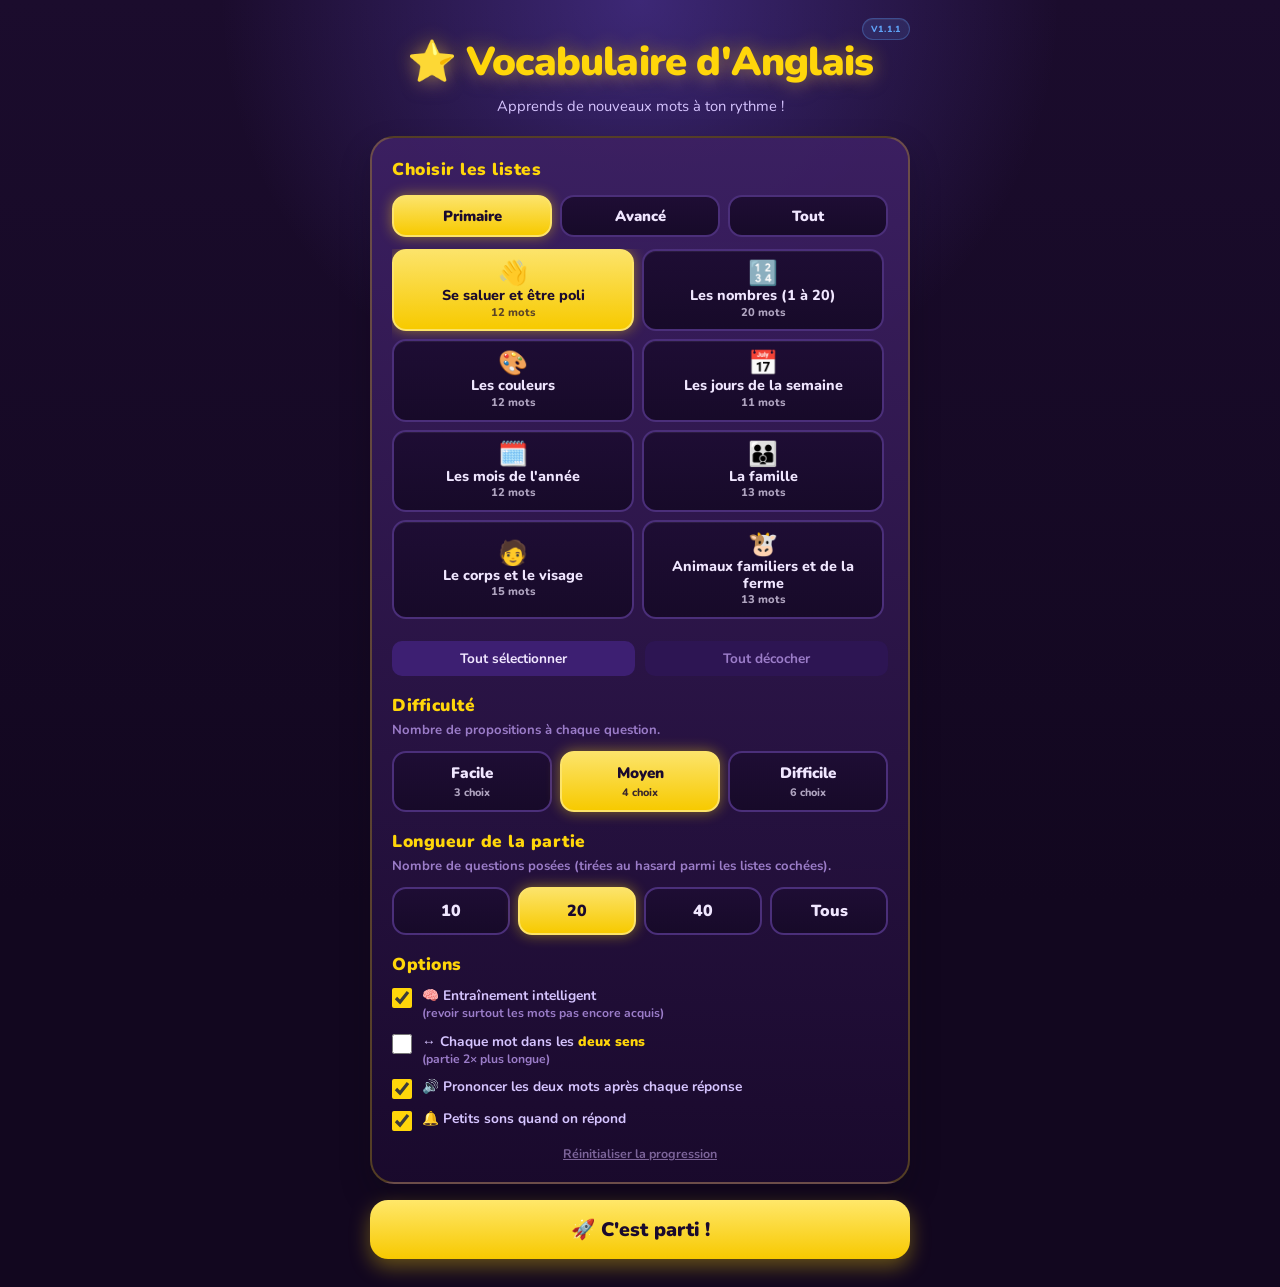
==== commit 7fb3f96a: "v1.1.1 — propositions : priorité aux mots de la même liste Les mauvaises réponses du QCM sont d'abor" ====
--- a/index.html
+++ b/index.html
@@ -25,7 +25,7 @@
   <p class="install-hint" id="install-hint" hidden></p>
 
   <div class="header">
-    <div class="version-badge" id="app-version">v1.1.0</div>
+    <div class="version-badge" id="app-version">v1.1.1</div>
     <h1>⭐ Vocabulaire d'Anglais</h1>
     <p>Apprends de nouveaux mots à ton rythme !</p>
     <div class="streak-badge" id="streak-badge" hidden></div>
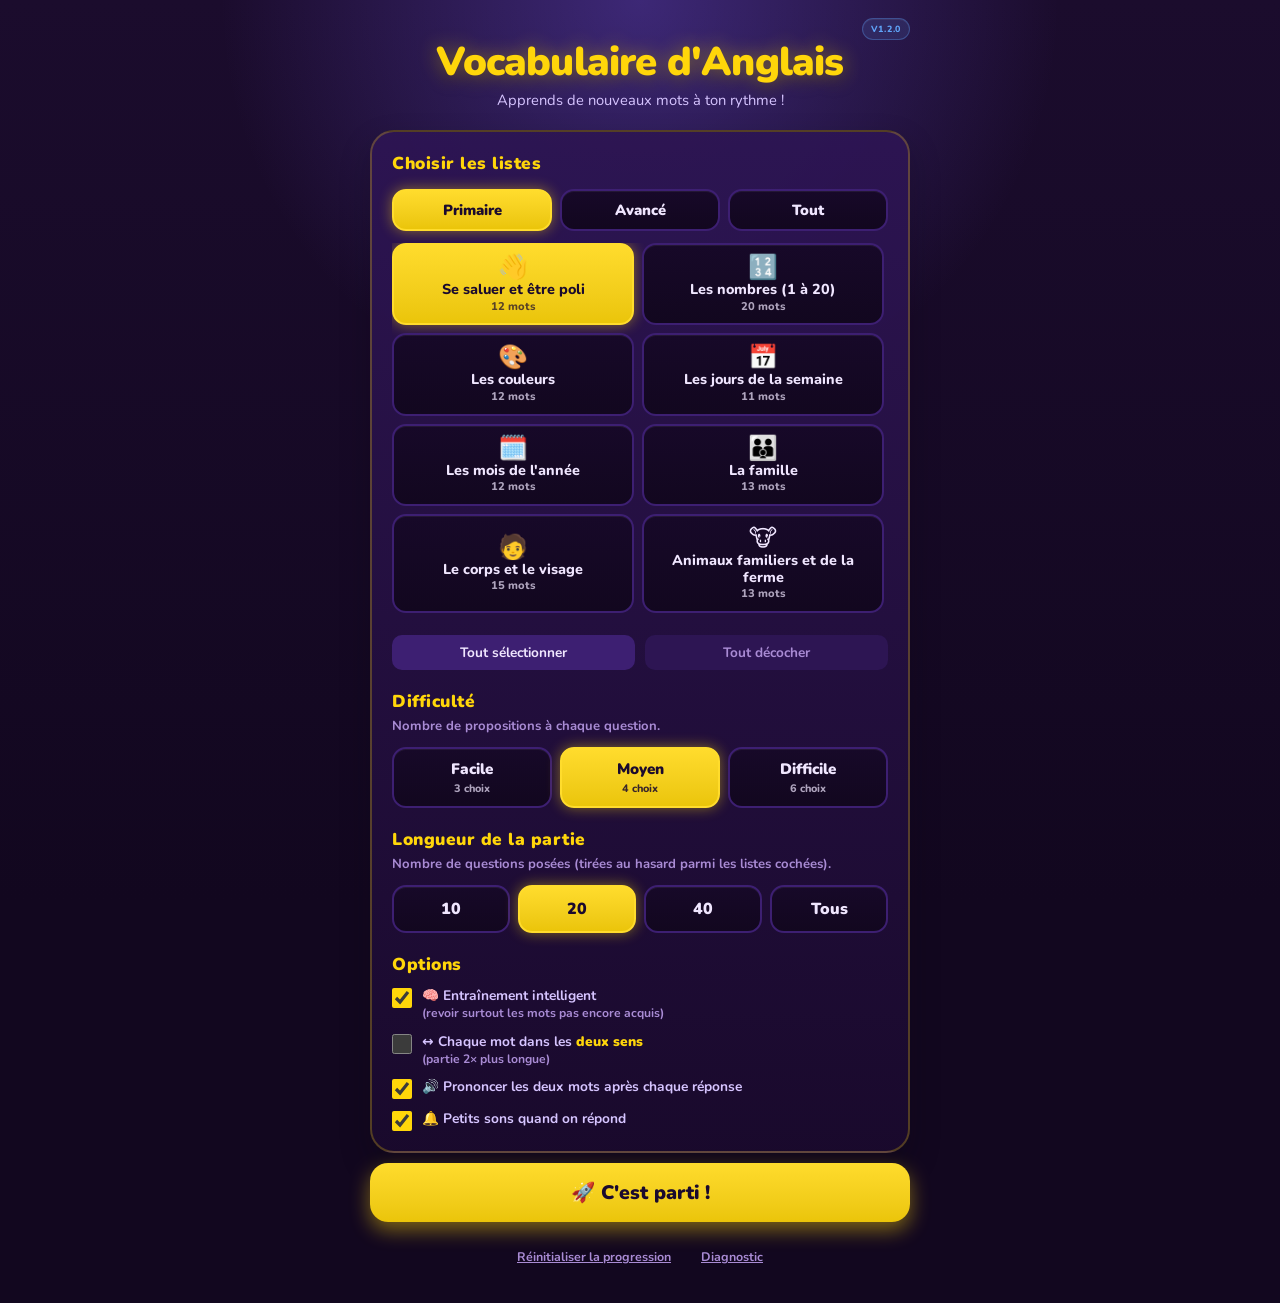
==== commit 07db6521: "feat: migrer vers pwa-engine, corriger les bugs de partie, ajouter le diagnostic (v1.1.1 -> v1.2.0) " ====
--- a/index.html
+++ b/index.html
@@ -1,39 +1,48 @@
 <!DOCTYPE html>
-<html lang="fr">
+<html lang="fr" dir="ltr">
 <head>
   <meta charset="UTF-8">
-  <meta name="viewport" content="width=device-width, initial-scale=1.0">
+  <meta name="viewport" content="width=device-width, initial-scale=1.0, viewport-fit=cover">
   <title>Vocabulaire d'Anglais</title>
-  <meta name="description" content="Apprends du vocabulaire anglais en choisissant la bonne traduction, avec un rapport d'erreurs.">
+  <meta name="description" content="Apprends du vocabulaire anglais en choisissant la bonne traduction, avec un rapport d'erreurs et un bilan par liste.">
+  <meta name="app-version" content="v1.2.0">
+  <meta name="color-scheme" content="dark">
   <meta name="theme-color" content="#1A0A2E">
+  <meta name="mobile-web-app-capable" content="yes">
+  <meta name="apple-mobile-web-app-capable" content="yes">
+  <meta name="apple-mobile-web-app-status-bar-style" content="black-translucent">
+  <meta name="apple-mobile-web-app-title" content="Vocabulaire">
   <link rel="manifest" href="manifest.json">
   <link rel="icon" href="favicon.ico" sizes="any">
+  <link rel="icon" type="image/png" sizes="192x192" href="icons/icon-192.png">
+  <link rel="icon" type="image/png" sizes="512x512" href="icons/icon-512.png">
   <link rel="apple-touch-icon" href="icons/apple-touch-icon.png">
   <link rel="stylesheet" href="app.css">
 </head>
 <body>
 
+<a class="skip-link" href="#main">Aller au contenu</a>
+
 <div class="stars" id="stars"></div>
-
 <div class="burst-container" id="burst"></div>
 
-<div class="container">
+<main class="container" id="main">
   <div class="install-row" id="install-row" hidden>
-    <button class="install-btn" id="install-btn" type="button">📲 Installer l'appli</button>
+    <button class="install-btn" id="install-btn" type="button" aria-label="Installer l'application">📲 Installer l'appli</button>
     <button class="install-dismiss" id="install-dismiss" type="button">Masquer</button>
+    <p class="install-hint" id="install-hint" role="status" hidden></p>
   </div>
-  <p class="install-hint" id="install-hint" hidden></p>
 
   <div class="header">
-    <div class="version-badge" id="app-version">v1.1.1</div>
-    <h1>⭐ Vocabulaire d'Anglais</h1>
+    <div class="version-badge" id="app-version">v1.2.0</div>
+    <h1>Vocabulaire d'Anglais</h1>
     <p>Apprends de nouveaux mots à ton rythme !</p>
     <div class="streak-badge" id="streak-badge" hidden></div>
   </div>
 
-  <!-- SCREEN 1 : Settings -->
+  <!-- ECRAN 1 : accueil / choix des listes et réglages -->
   <div class="screen active" id="screen-settings">
-    <div class="settings-panel" id="settings-panel">
+    <div class="panel" id="settings-panel">
       <h2>Choisir les listes</h2>
       <div class="level-picker" id="level-picker" role="group" aria-label="Niveau de vocabulaire">
         <button class="level-btn" data-level="primaire" type="button">Primaire</button>
@@ -42,20 +51,20 @@
       </div>
       <div class="lists-grid" id="lists-grid"></div>
       <div class="settings-actions">
-        <button class="btn-select-all" id="select-all-btn">Tout sélectionner</button>
-        <button class="btn-deselect" id="deselect-btn">Tout décocher</button>
+        <button class="btn-mini" id="select-all-btn" type="button">Tout sélectionner</button>
+        <button class="btn-mini btn-mini--dim" id="deselect-btn" type="button">Tout décocher</button>
       </div>
 
-      <h2 class="difficulty-title">Difficulté</h2>
-      <p class="difficulty-help" id="difficulty-help">Nombre de propositions à chaque question.</p>
+      <h2 class="section-title">Difficulté</h2>
+      <p class="section-help" id="difficulty-help">Nombre de propositions à chaque question.</p>
       <div class="difficulty-picker" id="difficulty-picker" role="group" aria-label="Difficulté">
-        <button class="difficulty-btn" data-choices="3">Facile<span>3 choix</span></button>
-        <button class="difficulty-btn" data-choices="4">Moyen<span>4 choix</span></button>
-        <button class="difficulty-btn" data-choices="6">Difficile<span>6 choix</span></button>
+        <button class="difficulty-btn" data-choices="3" type="button">Facile<span>3 choix</span></button>
+        <button class="difficulty-btn" data-choices="4" type="button">Moyen<span>4 choix</span></button>
+        <button class="difficulty-btn" data-choices="6" type="button">Difficile<span>6 choix</span></button>
       </div>
 
-      <h2 class="difficulty-title">Longueur de la partie</h2>
-      <p class="difficulty-help">Nombre de questions posées (tirées au hasard parmi les listes cochées).</p>
+      <h2 class="section-title">Longueur de la partie</h2>
+      <p class="section-help">Nombre de questions posées (tirées au hasard parmi les listes cochées).</p>
       <div class="length-picker" id="length-picker" role="group" aria-label="Longueur de la partie">
         <button class="length-btn" data-length="10" type="button">10</button>
         <button class="length-btn" data-length="20" type="button">20</button>
@@ -63,7 +72,7 @@
         <button class="length-btn" data-length="all" type="button">Tous</button>
       </div>
 
-      <h2 class="difficulty-title">Options</h2>
+      <h2 class="section-title">Options</h2>
       <label class="option-toggle" id="smart-toggle-wrap">
         <input type="checkbox" id="smart-toggle">
         <span>🧠 Entraînement intelligent <span class="opt-note">(revoir surtout les mots pas encore acquis)</span></span>
@@ -80,14 +89,22 @@
         <input type="checkbox" id="sound-toggle">
         <span>🔔 Petits sons quand on répond</span>
       </label>
+    </div>
+    <button class="btn btn--primary btn--big" id="start-btn" type="button">🚀 C'est parti !</button>
 
+    <div class="home-footer">
       <button class="reset-progress" id="reset-progress" type="button">Réinitialiser la progression</button>
+      <a class="diag-link" href="diag.html">Diagnostic</a>
     </div>
-    <button class="start-btn" id="start-btn">🚀 C'est parti !</button>
   </div>
 
-  <!-- SCREEN 2 : Game -->
+  <!-- ECRAN 2 : jeu -->
   <div class="screen" id="screen-game">
+    <h2 class="sr-only">Question en cours</h2>
+
+    <!-- En haut, loin des propositions et de « Question suivante » : un tap raté ne doit pas quitter la partie. -->
+    <button class="btn btn--ghost quit-top" id="go-home-game" type="button">← Changer les listes</button>
+
     <div class="progress-wrap">
       <div class="progress-info">
         <span>Progression</span>
@@ -113,15 +130,14 @@
 
     <div class="feedback" id="feedback" role="status" aria-live="polite"></div>
 
-    <button class="next-btn" id="next-btn">Question suivante →</button>
+    <button class="next-btn" id="next-btn" type="button">Question suivante →</button>
 
-    <button class="ghost-link" id="go-home-game">← Changer les listes</button>
   </div>
 
-  <!-- SCREEN 3 : Results -->
+  <!-- ECRAN 3 : bilan -->
   <div class="screen" id="screen-results">
     <div class="results-screen">
-      <div class="big-emoji" id="result-emoji">🏆</div>
+      <div class="big-emoji" id="result-emoji" aria-hidden="true">🏆</div>
       <h2 id="result-title">Bravo !</h2>
       <p id="result-subtitle"></p>
       <div class="results-grid">
@@ -130,34 +146,36 @@
         <div class="result-item result-item--wide"><div class="n" id="res-rate">0%</div><div class="l">🎯 Taux de réussite</div></div>
       </div>
 
-      <div class="history-week" id="history-week" hidden>
-        <h3>📅 7 derniers jours</h3>
+      <div class="report-block" id="history-week" hidden>
+        <h3 class="report-title report-title--blue">📅 7 derniers jours</h3>
         <div class="week-bars" id="week-bars"></div>
         <p class="week-summary" id="week-summary"></p>
       </div>
 
-      <div class="list-summary" id="list-summary">
-        <h3>📊 Bilan par liste</h3>
+      <div class="report-block" id="list-summary">
+        <h3 class="report-title report-title--blue">📊 Bilan par liste</h3>
         <div id="list-summary-list"></div>
       </div>
 
-      <div class="error-report" id="error-report">
-        <h3>📋 Mots à revoir</h3>
+      <div class="report-block" id="error-report">
+        <h3 class="report-title report-title--red">📋 Mots à revoir</h3>
         <div class="error-list" id="error-list"></div>
       </div>
 
       <div class="results-actions">
-        <button class="action-btn review" id="review-btn">🔁 Réviser mes erreurs</button>
-        <button class="action-btn print" id="print-btn">🖨️ Imprimer le rapport</button>
+        <button class="action-btn review" id="review-btn" type="button">🔁 Réviser mes erreurs</button>
+        <button class="action-btn print" id="print-btn" type="button">🖨️ Imprimer le rapport</button>
       </div>
 
-      <button class="restart-btn" id="restart-btn">🔄 Recommencer</button>
-      <button class="ghost-link results" id="go-home-results">← Choisir d'autres listes</button>
+      <button class="btn btn--primary btn--big" id="restart-btn" type="button">🔄 Recommencer</button>
+      <button class="btn btn--ghost" id="go-home-results" type="button">← Choisir d'autres listes</button>
     </div>
   </div>
-</div>
+</main>
 
 <script src="words.js"></script>
+<script src="data.js"></script>
+<script src="engine/engine.js"></script>
 <script src="app.js"></script>
 
 </body>
--- a/app.css
+++ b/app.css
@@ -1,487 +1,204 @@
-/* Nunito, self-hosted so l'appli garde sa police même hors-ligne */
-@font-face {
-  font-family: 'Nunito';
-  font-style: normal;
-  font-weight: 400 900;
-  font-display: swap;
-  src: url('fonts/nunito-latin.woff2') format('woff2');
-  unicode-range: U+0000-00FF, U+0131, U+0152-0153, U+02BB-02BC, U+02C6, U+02DA, U+02DC, U+0304, U+0308, U+0329, U+2000-206F, U+20AC, U+2122, U+2191, U+2193, U+2212, U+2215, U+FEFF, U+FFFD;
-}
-@font-face {
-  font-family: 'Nunito';
-  font-style: normal;
-  font-weight: 400 900;
-  font-display: swap;
-  src: url('fonts/nunito-latin-ext.woff2') format('woff2');
-  unicode-range: U+0100-02BA, U+02BD-02C5, U+02C7-02CC, U+02CE-02D7, U+02DD-02FF, U+0304, U+0308, U+0329, U+1D00-1DBF, U+1E00-1E9F, U+1EF2-1EFF, U+2020, U+20A0-20AB, U+20AD-20C0, U+2113, U+2C60-2C7F, U+A720-A7FF;
-}
-
-*, *::before, *::after { box-sizing: border-box; margin: 0; padding: 0; }
-html { -webkit-text-size-adjust: 100%; }
-button, input { -webkit-tap-highlight-color: transparent; touch-action: manipulation; }
-button:focus, input:focus { outline: none; }
-[hidden] { display: none !important; }
-
-:root {
-  --bg: #1A0A2E;
-  --card: #2D1553;
-  --yellow: #FFD60A;
-  --purple-light: #F0E6FF;
-  --green: #4ADE80;
-  --red: #FF6B6B;
-  --blue: #60A5FA;
-  --app-scale: 1;
-}
-
-body {
-  font-family: 'Nunito', sans-serif;
-  background: #12071f;
-  min-height: 100dvh;
-  height: 100dvh;
-  display: flex;
-  flex-direction: column;
-  align-items: center;
-  justify-content: flex-start;
-  padding: 18px 16px calc(18px + env(safe-area-inset-bottom));
-  color: var(--purple-light);
-  overflow: hidden;
-  overscroll-behavior: none;
-}
-/* Fond « nuit » fixé au viewport : pas de couture / répétition quand on scrolle */
-body::before {
-  content: '';
-  position: fixed;
-  inset: 0;
-  z-index: -1;
-  pointer-events: none;
-  background:
-    radial-gradient(circle at top, rgba(124, 92, 255, 0.35), transparent 38%),
-    linear-gradient(180deg, #1b0c2d 0%, #12071f 100%);
-}
-
-.stars {
-  position: fixed; top: 0; left: 0; width: 100%; height: 100%;
-  pointer-events: none; z-index: 0;
-  overflow: hidden;
-}
-.star {
-  position: absolute;
-  background: white;
-  border-radius: 50%;
-  opacity: 0;
-  animation: twinkle var(--d) ease-in-out infinite var(--delay);
-}
-@keyframes twinkle {
-  0%, 100% { opacity: 0; transform: scale(0.5); }
-  50% { opacity: var(--op); transform: scale(1); }
-}
-
-.container {
-  position: relative; z-index: 1;
-  width: 100%; max-width: 540px;
-  display: flex; flex-direction: column; align-items: center; gap: 20px;
-  padding-bottom: 28px;   /* respiration en bas quand l'écran défile */
-  transform: scale(var(--app-scale));
-  transform-origin: top center;
-  transition: transform 0.2s ease;
-}
-
-.version-badge {
-  position: absolute;
-  top: 0;
-  right: 0;
-  display: inline-block;
-  font-size: 0.56rem;
-  font-weight: 800;
-  letter-spacing: 0.08em;
-  text-transform: uppercase;
-  background: rgba(96, 165, 250, 0.12);
-  color: var(--blue);
-  border: 1px solid rgba(96, 165, 250, 0.3);
-  border-radius: 999px;
-  padding: 4px 8px;
-  box-shadow: inset 0 1px 0 rgba(255,255,255,0.06);
-}
-.header {
-  position: relative;
-  text-align: center;
-  width: 100%;
-  padding-top: 22px;
-}
-.header h1 {
-  font-size: clamp(1.7rem, 5.4vw, 2.5rem);
-  font-weight: 900;
-  color: var(--yellow);
-  text-shadow: 0 0 20px rgba(255,214,10,0.45), 0 6px 18px rgba(94, 58, 146, 0.4);
-  letter-spacing: -0.8px;
-  line-height: 1.1;
-}
-.header p { font-size: 0.92rem; color: #d6c4ff; margin-top: 6px; }
-
-.settings-panel {
-  background: linear-gradient(180deg, rgba(60,32,98,0.96), rgba(26,10,46,0.94));
-  border-radius: 24px;
-  padding: 20px;
-  width: 100%;
-  border: 2px solid rgba(255,214,10,0.25);
-  box-shadow: 0 14px 30px rgba(11, 7, 18, 0.26);
-}
-.settings-panel h2 {
+/* Vocabulaire d'Anglais — styles de l'app.
+ * La coque commune (tokens, fond étoilé, écrans, bandeau d'installation,
+ * effets, semaine) vit dans engine/engine.css.
+ */
+@import "engine/engine.css";
+
+/* Look par défaut du moteur (nuit violette) : rien à surcharger. */
+
+/* Les titres reçoivent le focus par programme (lecteurs d'écran) sans cadre visible. */
+[tabindex="-1"]:focus { outline: none; }
+
+.sr-only {
+  position: absolute; width: 1px; height: 1px; margin: -1px; padding: 0;
+  overflow: hidden; clip: rect(0 0 0 0); white-space: nowrap; border: 0;
+}
+
+/* ------------------------------------------------------- Écran 1 : accueil */
+.panel h2 {
   font-size: 1.08rem; font-weight: 900; color: var(--yellow);
   margin-bottom: 14px; letter-spacing: 0.5px;
 }
-.settings-panel .difficulty-title { margin-top: 18px; margin-bottom: 4px; }
-.difficulty-help {
-  font-size: 0.82rem; color: #9B7CC8; font-weight: 700; margin-bottom: 12px;
-}
-.settings-panel.no-lists {
-  text-align: center;
-  border-color: rgba(255,107,107,0.4);
-}
-.settings-panel .no-lists-msg {
-  font-size: 1rem; font-weight: 800; color: var(--red); line-height: 1.5;
-}
-.settings-panel .no-lists-msg code {
-  background: #1A0A2E; padding: 2px 8px; border-radius: 8px;
+.panel .section-title { margin-top: 20px; margin-bottom: 4px; }
+.section-help {
+  font-size: 0.82rem; color: var(--ink-dim); font-weight: 700; margin-bottom: 12px;
+}
+.panel.no-lists { text-align: center; border-color: color-mix(in srgb, var(--red) 40%, transparent); }
+.no-lists-msg { font-size: 1rem; font-weight: 800; color: var(--red); line-height: 1.5; }
+.no-lists-msg code {
+  background: var(--bg); padding: 2px 8px; border-radius: 8px;
   color: var(--yellow); font-family: inherit;
 }
 
-.level-picker {
-  display: grid; grid-template-columns: repeat(3, 1fr); gap: 8px;
-  margin-bottom: 12px;
-}
-.level-btn {
-  background: linear-gradient(180deg, #1e0d34, #170a29);
-  border: 2px solid #4b2f7a; border-radius: 14px;
-  color: var(--purple-light); font-family: 'Nunito', sans-serif;
-  font-size: 0.92rem; font-weight: 900; padding: 9px 4px;
-  cursor: pointer; transition: transform 0.15s ease, border-color 0.15s ease, box-shadow 0.15s ease;
-  user-select: none; -webkit-user-select: none;
-  display: flex; flex-direction: column; align-items: center; gap: 1px;
-}
-.level-btn span { font-size: 0.6rem; font-weight: 800; opacity: 0.7; }
-.level-btn:active { transform: scale(0.98); }
+/* Boutons « pastille » : niveau, listes, difficulté, longueur. */
+.level-btn, .list-btn, .difficulty-btn, .length-btn {
+  background: linear-gradient(180deg, color-mix(in srgb, var(--bg) 88%, black), var(--bg-deep));
+  border: 2px solid var(--card-border); border-radius: 14px;
+  color: var(--ink); font-weight: 900;
+  cursor: pointer; user-select: none; -webkit-user-select: none;
+  transition: transform 0.15s ease, border-color 0.15s ease, box-shadow 0.15s ease;
+  box-shadow: inset 0 1px 0 rgba(255, 255, 255, 0.06);
+}
+.level-btn:active, .list-btn:active, .difficulty-btn:active, .length-btn:active { transform: scale(0.98); }
 @media (hover: hover) and (pointer: fine) {
-  .level-btn:hover { border-color: var(--yellow); color: var(--yellow); }
-}
-.level-btn.active {
-  background: linear-gradient(180deg, #fce369, #f7ca00);
-  color: #1A0A2E; border-color: #fce369;
-  box-shadow: 0 0 14px rgba(255,214,10,0.45);
-}
-.level-btn.active span { opacity: 0.85; }
+  .level-btn:hover, .list-btn:hover, .difficulty-btn:hover, .length-btn:hover {
+    border-color: var(--yellow); color: var(--yellow);
+  }
+}
+.level-btn.active, .list-btn.active, .difficulty-btn.active, .length-btn.active {
+  background: linear-gradient(180deg,
+    color-mix(in srgb, var(--yellow) 86%, white),
+    color-mix(in srgb, var(--yellow) 92%, black));
+  color: var(--bg); border-color: color-mix(in srgb, var(--yellow) 86%, white);
+  box-shadow: 0 0 14px var(--yellow-glow);
+}
+
+.level-picker { display: grid; grid-template-columns: repeat(3, 1fr); gap: 8px; margin-bottom: 12px; }
+.level-btn { font-size: 0.92rem; padding: 9px 4px; }
 
 .lists-grid {
   display: grid; grid-template-columns: repeat(2, 1fr); gap: 8px;
-  max-height: 42vh;
-  overflow-y: auto;
-  overscroll-behavior: contain;
-  -webkit-overflow-scrolling: touch;
-  padding-right: 4px;
+  max-height: 42vh; overflow-y: auto; overscroll-behavior: contain;
+  -webkit-overflow-scrolling: touch; padding-right: 4px;
 }
 .list-btn {
-  background: linear-gradient(180deg, #1e0d34, #170a29);
-  border: 2px solid #4b2f7a; border-radius: 14px;
-  color: var(--purple-light); font-family: 'Nunito', sans-serif;
-  font-weight: 800; padding: 10px 8px;
-  cursor: pointer; transition: transform 0.15s ease, border-color 0.15s ease, box-shadow 0.15s ease;
-  -webkit-tap-highlight-color: transparent;
-  user-select: none;
-  -webkit-user-select: none;
-  box-shadow: inset 0 1px 0 rgba(255,255,255,0.06);
   display: flex; flex-direction: column; align-items: center; justify-content: center;
-  gap: 2px;
-  min-height: 76px;
-  text-align: center;
-  line-height: 1.15;
+  gap: 2px; min-height: 76px; padding: 10px 8px;
+  font-weight: 800; text-align: center; line-height: 1.15;
 }
 .list-emoji { font-size: 1.5rem; line-height: 1; }
 .list-name { font-size: 0.9rem; font-weight: 800; }
-.list-btn:focus, .list-btn:focus-visible { outline: none; }
-.list-btn:active { transform: scale(0.98); }
+.list-btn .count { display: block; font-size: 0.7rem; font-weight: 800; opacity: 0.7; margin-top: 1px; }
+
+.settings-actions { display: flex; gap: 10px; margin-top: 14px; }
+.btn-mini {
+  flex: 1; padding: 8px; border-radius: 10px; border: none;
+  background: var(--card-border); color: var(--ink);
+  font-weight: 700; font-size: 0.85rem; cursor: pointer;
+  transition: background 0.15s;
+}
+.btn-mini--dim { background: var(--card); color: var(--ink-dim); }
 @media (hover: hover) and (pointer: fine) {
-  .list-btn:hover { border-color: var(--yellow); color: var(--yellow); }
-}
-.list-btn.active {
-  background: linear-gradient(180deg, #fce369, #f7ca00);
-  color: #1A0A2E; border-color: #fce369;
-  box-shadow: 0 0 14px rgba(255,214,10,0.45);
-}
-.list-btn .count {
-  display: block; font-size: 0.7rem; font-weight: 800; opacity: 0.7;
-  margin-top: 1px;
-}
-.settings-actions {
-  display: flex; gap: 10px; margin-top: 14px;
-}
-.btn-select-all, .btn-deselect {
-  flex: 1; padding: 8px; border-radius: 10px; border: none;
-  font-family: 'Nunito', sans-serif; font-weight: 700; font-size: 0.85rem;
-  cursor: pointer; transition: all 0.15s;
-}
-.btn-select-all { background: #3D1F72; color: var(--purple-light); }
-.btn-select-all:hover { background: #5B2DA0; }
-.btn-deselect { background: #2D1553; color: #9B7CC8; }
-.btn-deselect:hover { background: #3D1F72; }
-
-.difficulty-picker {
-  display: grid; grid-template-columns: repeat(3, 1fr); gap: 8px;
-}
+  .btn-mini:hover { background: color-mix(in srgb, var(--card-border) 70%, white); }
+}
+
+.difficulty-picker { display: grid; grid-template-columns: repeat(3, 1fr); gap: 8px; }
 .difficulty-btn {
-  background: linear-gradient(180deg, #1e0d34, #170a29);
-  border: 2px solid #4b2f7a; border-radius: 14px;
-  color: var(--purple-light); font-family: 'Nunito', sans-serif;
-  font-size: 0.95rem; font-weight: 900; padding: 10px 4px;
-  cursor: pointer; transition: transform 0.15s ease, border-color 0.15s ease, box-shadow 0.15s ease;
-  user-select: none; -webkit-user-select: none;
   display: flex; flex-direction: column; align-items: center; gap: 2px;
+  font-size: 0.95rem; padding: 10px 4px;
 }
 .difficulty-btn span { font-size: 0.68rem; font-weight: 800; opacity: 0.7; }
-.difficulty-btn:active { transform: scale(0.98); }
-@media (hover: hover) and (pointer: fine) {
-  .difficulty-btn:hover { border-color: var(--yellow); color: var(--yellow); }
-}
-.difficulty-btn.active {
-  background: linear-gradient(180deg, #fce369, #f7ca00);
-  color: #1A0A2E; border-color: #fce369;
-  box-shadow: 0 0 14px rgba(255,214,10,0.45);
-}
 .difficulty-btn.active span { opacity: 0.85; }
 
-.length-picker {
-  display: grid; grid-template-columns: repeat(4, 1fr); gap: 8px;
-}
-.length-btn {
-  background: linear-gradient(180deg, #1e0d34, #170a29);
-  border: 2px solid #4b2f7a; border-radius: 14px;
-  color: var(--purple-light); font-family: 'Nunito', sans-serif;
-  font-size: 1rem; font-weight: 900; padding: 11px 4px;
-  cursor: pointer; transition: transform 0.15s ease, border-color 0.15s ease, box-shadow 0.15s ease;
-  user-select: none; -webkit-user-select: none;
-}
-.length-btn:active { transform: scale(0.98); }
-@media (hover: hover) and (pointer: fine) {
-  .length-btn:hover { border-color: var(--yellow); color: var(--yellow); }
-}
-.length-btn.active {
-  background: linear-gradient(180deg, #fce369, #f7ca00);
-  color: #1A0A2E; border-color: #fce369;
-  box-shadow: 0 0 14px rgba(255,214,10,0.45);
-}
+.length-picker { display: grid; grid-template-columns: repeat(4, 1fr); gap: 8px; }
+.length-btn { font-size: 1rem; padding: 11px 4px; }
 
 .option-toggle {
-  display: flex; align-items: flex-start; gap: 10px;
-  margin-top: 11px;
-  font-size: 0.86rem; font-weight: 700; color: #d6c4ff;
-  cursor: pointer; user-select: none; -webkit-user-select: none;
-  line-height: 1.3;
+  display: flex; align-items: flex-start; gap: 10px; margin-top: 11px;
+  font-size: 0.86rem; font-weight: 700; color: var(--ink-soft);
+  cursor: pointer; user-select: none; -webkit-user-select: none; line-height: 1.3;
 }
 .option-toggle input {
   width: 20px; height: 20px; flex-shrink: 0; cursor: pointer;
-  accent-color: var(--yellow);
-  margin-top: 1px;
+  accent-color: var(--yellow); margin-top: 1px;
 }
 .option-toggle strong { color: var(--yellow); font-weight: 900; }
 .option-toggle .opt-note {
-  display: block; font-weight: 700; color: #9B7CC8; font-size: 0.76rem; margin-top: 1px;
-}
-
-.reset-progress {
-  display: block; width: 100%; margin-top: 14px;
-  background: none; border: none; color: #7c6499;
-  font-family: 'Nunito', sans-serif; font-size: 0.78rem; font-weight: 700;
+  display: block; font-weight: 700; color: var(--ink-dim); font-size: 0.76rem; margin-top: 1px;
+}
+
+/* Liens rares, volontairement à l'écart des réglages (évite les faux clics). */
+.home-footer {
+  display: flex; flex-wrap: wrap; justify-content: center; align-items: center;
+  gap: 4px 22px; width: 100%; margin-top: 6px;
+}
+.reset-progress, .diag-link {
+  background: none; border: none; padding: 10px 4px;
+  color: var(--ink-dim); font-size: 0.78rem; font-weight: 700;
   cursor: pointer; text-decoration: underline;
 }
-.reset-progress:hover { color: #9B7CC8; }
-
-.streak-badge {
-  display: inline-block; margin: 8px auto 0;
-  background: rgba(255,140,60,0.16); color: #ffb27a;
-  border: 1px solid rgba(255,140,60,0.35); border-radius: 999px;
-  padding: 4px 12px;
-  font-size: 0.8rem; font-weight: 900; letter-spacing: 0.2px;
-}
-
-.history-week { width: 100%; text-align: left; margin-bottom: 24px; }
-.history-week h3 {
-  font-size: 1rem; font-weight: 800; color: var(--blue);
-  margin-bottom: 12px; text-transform: uppercase; letter-spacing: 1px;
-  text-align: center;
-}
-.week-bars {
-  display: flex; align-items: flex-end; justify-content: space-between;
-  gap: 6px; height: 74px; padding: 0 4px;
-}
-.week-col {
-  flex: 1; display: flex; flex-direction: column; align-items: center; gap: 4px;
-  height: 100%; justify-content: flex-end;
-}
-.week-bar {
-  width: 100%; max-width: 26px; min-height: 3px;
-  background: #3D1F72; border-radius: 6px 6px 3px 3px;
-  transition: height 0.4s ease;
-}
-.week-lab { font-size: 0.68rem; font-weight: 800; color: #9B7CC8; }
-.week-summary {
-  text-align: center; font-size: 0.82rem; font-weight: 700;
-  color: #b79ee0; margin-top: 10px;
-}
-
-.start-btn {
-  width: 100%; padding: 16px; border-radius: 18px; border: none;
-  background: linear-gradient(180deg, #ffe76a, #f7c900);
-  color: #1A0A2E;
-  font-family: 'Nunito', sans-serif; font-size: 1.22rem; font-weight: 900;
-  cursor: pointer; transition: all 0.2s; margin-top: 6px;
-  box-shadow: 0 8px 20px rgba(255,214,10,0.35);
-}
-.start-btn:hover { transform: translateY(-2px); box-shadow: 0 10px 28px rgba(255,214,10,0.45); }
-.start-btn:active { transform: translateY(0); }
-.start-btn:disabled { opacity: 0.45; cursor: not-allowed; transform: none; box-shadow: none; }
-
-.ghost-link {
-  background: none; border: none; color: #9B7CC8;
-  font-family: 'Nunito', sans-serif; font-size: 0.85rem;
-  cursor: pointer; margin-top: 4px;
-}
-
-.install-row {
-  display: flex; align-items: center; justify-content: center;
-  flex-wrap: wrap; gap: 10px 14px;
-  width: 100%;
-  padding: 10px 14px;
-  border: 1px solid rgba(96,165,250,0.3);
-  border-radius: 16px;
-  background: rgba(96,165,250,0.10);
-}
-.install-btn {
-  padding: 10px 18px;
-  border: 2px solid rgba(96,165,250,0.55); border-radius: 999px;
-  background: rgba(96,165,250,0.18); color: #dbeaff;
-  font-family: 'Nunito', sans-serif; font-size: 0.95rem; font-weight: 900;
-  cursor: pointer; transition: transform 0.12s ease, background 0.12s ease, border-color 0.12s ease;
-}
-.install-btn:active { transform: scale(0.97); }
-@media (hover: hover) and (pointer: fine) {
-  .install-btn:hover { background: rgba(96,165,250,0.3); border-color: var(--blue); }
-}
-.install-btn:disabled { opacity: 0.5; cursor: default; }
-.install-dismiss {
-  background: none; border: none; color: #9fb6d8;
-  font-family: 'Nunito', sans-serif; font-size: 0.82rem; font-weight: 700;
-  cursor: pointer; text-decoration: underline;
-}
-.install-hint {
-  width: 100%; text-align: center;
-  font-size: 0.82rem; font-weight: 700; color: #b79ee0;
-  margin-top: -8px; line-height: 1.4;
-}
-.ghost-link.results {
-  font-size: 0.9rem; margin-top: 14px; display: block; width: 100%;
-}
-
-.progress-wrap {
-  display: none;
-  width: 100%;
-}
+
+.btn--big { width: 100%; padding: 16px; border-radius: 18px; font-size: 1.22rem; font-weight: 900; }
+.btn--ghost { align-self: center; }
+/* Sortie de partie : en haut à gauche, à l'écart de la zone où l'on tape pour jouer. */
+.quit-top { align-self: flex-start; padding: 4px 2px; }
+
+/* --------------------------------------------------------- Écran 2 : partie */
+.progress-wrap { width: 100%; }
 .progress-info {
   display: flex; justify-content: space-between; align-items: center;
-  font-size: 0.85rem; color: #9B7CC8; margin-bottom: 6px;
-  gap: 8px;
+  font-size: 0.85rem; color: var(--ink-dim); margin-bottom: 6px; gap: 8px;
 }
 .progress-info strong { color: var(--yellow); font-weight: 800; }
 .progress-bar {
-  width: 100%; height: 10px; background: #2D1553; border-radius: 999px; overflow: hidden;
-  box-shadow: inset 0 0 0 1px rgba(255,255,255,0.04);
+  width: 100%; height: 10px; background: var(--card); border-radius: 999px; overflow: hidden;
+  box-shadow: inset 0 0 0 1px rgba(255, 255, 255, 0.04);
 }
 .progress-fill {
-  height: 100%; background: linear-gradient(90deg, var(--blue), var(--yellow));
-  border-radius: 999px; transition: width 0.5s ease;
-}
-
-.score-row {
-  display: grid; grid-template-columns: repeat(3, minmax(0, 1fr)); gap: 12px; width: 100%;
-}
+  height: 100%; width: 0; border-radius: 999px; transition: width 0.5s ease;
+  background: linear-gradient(90deg, var(--blue), var(--yellow));
+}
+
+.score-row { display: grid; grid-template-columns: repeat(3, minmax(0, 1fr)); gap: 12px; width: 100%; }
 .score-card {
-  background: linear-gradient(180deg, rgba(59,34,94,0.96), rgba(26,10,46,0.96));
-  border-radius: 18px; padding: 14px 10px;
-  text-align: center; border: 2px solid rgba(255,255,255,0.08);
-  box-shadow: 0 10px 18px rgba(11, 7, 18, 0.18);
-  transition: transform 0.15s ease, box-shadow 0.15s ease;
-}
-.score-card:active { transform: scale(0.98); }
-.score-card .num { font-size: 1.8rem; font-weight: 900; }
-.score-card .lbl { font-size: 0.78rem; color: #e9ddff; font-weight: 800; letter-spacing: 0.2px; margin-top: 4px; }
+  background: linear-gradient(180deg, color-mix(in srgb, var(--card) 96%, white 4%), var(--bg));
+  border-radius: 18px; padding: 12px 10px; text-align: center;
+  border: 2px solid rgba(255, 255, 255, 0.08);
+  box-shadow: 0 10px 18px var(--shadow);
+}
+.score-card .num { font-size: 1.7rem; font-weight: 900; }
+.score-card .lbl { font-size: 0.78rem; color: var(--ink); font-weight: 800; margin-top: 4px; }
+.score-card.correct { border-color: color-mix(in srgb, var(--green) 35%, transparent); }
 .score-card.correct .num { color: var(--green); }
-.score-card.correct { border-color: rgba(74,222,128,0.35); }
+.score-card.wrong { border-color: color-mix(in srgb, var(--red) 35%, transparent); }
 .score-card.wrong .num { color: var(--red); }
-.score-card.wrong { border-color: rgba(255,107,107,0.35); }
+.score-card.remaining { border-color: var(--blue-line); }
 .score-card.remaining .num { color: var(--blue); }
-.score-card.remaining { border-color: rgba(96,165,250,0.35); }
 
 .question-card {
-  background: linear-gradient(180deg, rgba(60,32,98,0.96), rgba(26,10,46,0.94));
-  border-radius: 28px; padding: 26px 22px 22px;
-  width: 100%; text-align: center; border: 2px solid rgba(255,214,10,0.18);
-  position: relative; overflow: hidden;
-  box-shadow: 0 16px 32px rgba(11, 7, 18, 0.24);
-}
-.mascot {
-  font-size: 3rem; margin-bottom: 6px;
-  display: block; transition: transform 0.3s;
-}
+  position: relative; overflow: hidden; width: 100%; text-align: center;
+  padding: 26px 22px 22px; border-radius: 28px;
+  background: linear-gradient(180deg,
+    color-mix(in srgb, var(--card) 96%, transparent),
+    color-mix(in srgb, var(--bg) 94%, transparent));
+  border: 2px solid color-mix(in srgb, var(--yellow) 18%, transparent);
+  box-shadow: 0 16px 32px var(--shadow);
+}
+.mascot { display: block; font-size: 3rem; margin-bottom: 6px; transition: transform 0.3s; }
 .prompt-label {
   font-size: 0.8rem; font-weight: 800; letter-spacing: 0.06em;
   text-transform: uppercase; color: var(--blue);
 }
 .question-text {
-  font-size: clamp(2rem, 8vw, 3rem);
-  font-weight: 900;
-  color: white;
-  letter-spacing: -0.5px;
-  line-height: 1.1;
-  margin: 4px 0 6px;
-  word-break: break-word;
+  font-size: clamp(2rem, 8vw, 3rem); font-weight: 900; color: #fff;
+  letter-spacing: -0.5px; line-height: 1.1; margin: 4px 0 6px; word-break: break-word;
 }
 .listen-btn {
-  display: block;
-  margin: 2px auto 10px;
-  padding: 8px 18px;
-  border: 2px solid #4b2f7a;
-  border-radius: 999px;
-  background: #331b57;
-  color: var(--purple-light);
-  font-family: 'Nunito', sans-serif;
-  font-size: 0.9rem; font-weight: 800;
-  cursor: pointer;
+  display: block; margin: 2px auto 10px; padding: 8px 18px;
+  border: 2px solid var(--card-border); border-radius: 999px;
+  background: color-mix(in srgb, var(--card) 88%, white);
+  color: var(--ink); font-size: 0.9rem; font-weight: 800; cursor: pointer;
   transition: transform 0.12s ease, border-color 0.12s ease, background 0.12s ease;
 }
 .listen-btn:active { transform: scale(0.96); }
 @media (hover: hover) and (pointer: fine) {
-  .listen-btn:hover { border-color: var(--yellow); background: #3d2168; }
-}
-.prompt-hint {
-  font-size: 0.86rem; font-weight: 700; color: #b79ee0;
-  margin-bottom: 18px;
-}
-
-.choices {
-  display: flex; flex-direction: column; gap: 10px; width: 100%;
-}
+  .listen-btn:hover { border-color: var(--yellow); }
+}
+.prompt-hint { font-size: 0.86rem; font-weight: 700; color: var(--ink-dim); margin-bottom: 18px; }
+
+.choices { display: flex; flex-direction: column; gap: 10px; width: 100%; }
 .choice-btn {
   display: flex; align-items: center; gap: 12px; width: 100%;
-  background: linear-gradient(180deg, #331b57, #221039);
-  border: 2px solid #4b2f7a; border-radius: 16px;
-  color: var(--purple-light); font-family: 'Nunito', sans-serif;
-  font-size: 1.12rem; font-weight: 800; padding: 14px 16px;
-  cursor: pointer; transition: transform 0.12s ease, border-color 0.12s ease, background 0.12s ease;
-  text-align: left; line-height: 1.2;
+  background: linear-gradient(180deg, color-mix(in srgb, var(--card) 88%, white), var(--card));
+  border: 2px solid var(--card-border); border-radius: 16px;
+  color: var(--ink); font-size: 1.12rem; font-weight: 800; padding: 14px 16px;
+  cursor: pointer; text-align: left; line-height: 1.2;
+  transition: transform 0.12s ease, border-color 0.12s ease, background 0.12s ease;
 }
 .choice-btn .choice-key {
-  flex-shrink: 0;
-  width: 26px; height: 26px; border-radius: 8px;
+  flex-shrink: 0; width: 26px; height: 26px; border-radius: 8px;
   display: inline-flex; align-items: center; justify-content: center;
-  background: rgba(255,255,255,0.08); color: #b79ee0;
+  background: rgba(255, 255, 255, 0.08); color: var(--ink-dim);
   font-size: 0.82rem; font-weight: 900;
 }
 .choice-btn .choice-text { flex: 1; min-width: 0; }
@@ -492,237 +209,125 @@
 .choice-btn:disabled { cursor: default; }
 .choice-btn.dim { opacity: 0.45; }
 .choice-btn.correct {
-  background: linear-gradient(180deg, rgba(74,222,128,0.22), rgba(74,222,128,0.10));
+  background: linear-gradient(180deg,
+    color-mix(in srgb, var(--green) 22%, transparent), color-mix(in srgb, var(--green) 10%, transparent));
   border-color: var(--green); color: #eafff1; opacity: 1;
 }
 .choice-btn.correct .choice-key { background: var(--green); color: #0d3d22; }
 .choice-btn.wrong {
-  background: linear-gradient(180deg, rgba(255,107,107,0.22), rgba(255,107,107,0.10));
+  background: linear-gradient(180deg,
+    color-mix(in srgb, var(--red) 22%, transparent), color-mix(in srgb, var(--red) 10%, transparent));
   border-color: var(--red); color: #ffecec; opacity: 1;
 }
 .choice-btn.wrong .choice-key { background: var(--red); color: #4a1414; }
 
-.feedback {
-  font-size: 1.05rem; font-weight: 800; min-height: 1.6em;
-  text-align: center; transition: opacity 0.2s;
-}
+.feedback { min-height: 1.6em; font-size: 1.05rem; font-weight: 800; text-align: center; }
 .feedback.correct { color: var(--green); }
 .feedback.wrong { color: var(--red); }
 .feedback strong { color: var(--yellow); }
 
+/* Caché tant qu'il n'y a rien à passer ; collé en bas de l'écran ensuite. */
 .next-btn {
-  width: 100%; padding: 0; border-radius: 14px; border: none;
-  background: #3D1F72; color: var(--purple-light);
-  font-family: 'Nunito', sans-serif; font-size: 1rem; font-weight: 800;
-  cursor: pointer; transition: all 0.15s; opacity: 0; visibility: hidden;
-  height: 0; overflow: hidden; pointer-events: none;
+  display: none; width: 100%; padding: 12px; border: none; border-radius: 14px;
+  background: var(--card-border); color: var(--ink);
+  font-size: 1rem; font-weight: 800; cursor: pointer;
 }
 .next-btn.visible {
-  opacity: 1; visibility: visible; height: auto; padding: 12px 12px;
-  pointer-events: auto;
-  /* stays reachable at the bottom of the viewport, even in Difficile mode */
-  position: sticky;
+  display: block; position: sticky; z-index: 6;
   bottom: calc(6px + env(safe-area-inset-bottom));
-  z-index: 6;
   box-shadow: 0 6px 20px rgba(11, 7, 18, 0.55);
 }
-.next-btn:hover { background: #5B2DA0; }
-
+
+/* Écran de jeu : on libère de la hauteur pour les propositions. */
+body.game-active .header { padding-top: 4px; }
+body.game-active .header p,
+body.game-active .streak-badge,
+body.game-active .version-badge { display: none; }
+
+/* ---------------------------------------------------------- Écran 3 : bilan */
 .results-screen {
-  background: var(--card); border-radius: 24px; padding: 36px 28px;
-  width: 100%; text-align: center; border: 1px solid #3D1F72;
-}
-.results-screen .big-emoji { font-size: 4rem; margin-bottom: 12px; }
-.results-screen h2 { font-size: 1.8rem; font-weight: 900; color: var(--yellow); margin-bottom: 8px; }
-.results-screen p { color: #9B7CC8; margin-bottom: 20px; }
-.results-grid { display: grid; grid-template-columns: 1fr 1fr; gap: 10px; margin-bottom: 24px; }
-.result-item {
-  background: #1A0A2E; border-radius: 14px; padding: 14px;
-}
+  width: 100%; padding: 32px 24px; text-align: center;
+  background: var(--card); border: 1px solid var(--card-border); border-radius: 24px;
+  display: flex; flex-direction: column; align-items: stretch; gap: 10px;
+}
+.results-screen .big-emoji { font-size: 4rem; margin-bottom: 4px; }
+.results-screen h2 { font-size: 1.8rem; font-weight: 900; color: var(--yellow); }
+.results-screen #result-subtitle { color: var(--ink-dim); margin-bottom: 10px; }
+.results-grid { display: grid; grid-template-columns: 1fr 1fr; gap: 10px; margin-bottom: 14px; }
+.result-item { background: var(--bg); border-radius: 14px; padding: 14px; }
 .result-item--wide { grid-column: span 2; }
 .result-item .n { font-size: 2rem; font-weight: 900; }
 .result-item .n.g { color: var(--green); }
 .result-item .n.r { color: var(--red); }
-.result-item .l { font-size: 0.75rem; color: #9B7CC8; font-weight: 700; text-transform: uppercase; letter-spacing: 0.5px; margin-top: 2px; }
-.restart-btn {
-  width: 100%; padding: 14px; border-radius: 14px; border: none;
-  background: var(--yellow); color: #1A0A2E;
-  font-family: 'Nunito', sans-serif; font-size: 1.1rem; font-weight: 900;
-  cursor: pointer; transition: all 0.2s;
-  box-shadow: 0 4px 20px rgba(255,214,10,0.3);
-  margin-top: 12px;
-}
-.restart-btn:hover { transform: translateY(-2px); }
-
-.error-report {
-  width: 100%;
-  text-align: left;
-  margin-bottom: 24px;
-}
-.error-report h3 {
-  font-size: 1rem; font-weight: 800; color: var(--red);
-  margin-bottom: 12px; text-transform: uppercase; letter-spacing: 1px;
-  text-align: center;
-}
-.error-list {
-  display: flex; flex-direction: column; gap: 8px;
-  max-height: 260px; overflow-y: auto;
-}
+.result-item .l {
+  font-size: 0.75rem; color: var(--ink-dim); font-weight: 700;
+  text-transform: uppercase; letter-spacing: 0.5px; margin-top: 2px;
+}
+
+.report-block { width: 100%; text-align: left; margin-bottom: 14px; }
+.report-title {
+  font-size: 1rem; font-weight: 800; margin-bottom: 12px;
+  text-transform: uppercase; letter-spacing: 1px; text-align: center;
+}
+.report-title--blue { color: var(--blue); }
+.report-title--red { color: var(--red); }
+
+.list-summary-row { display: flex; align-items: center; gap: 10px; margin-bottom: 8px; }
+.tname { width: 132px; font-size: 0.9rem; font-weight: 800; color: var(--ink); overflow: hidden; text-overflow: ellipsis; white-space: nowrap; }
+.tbar { flex: 1; height: 12px; background: var(--bg); border-radius: 999px; overflow: hidden; }
+.tbar-fill { display: block; height: 100%; border-radius: 999px; transition: width 0.4s ease; }
+.tpct { width: 40px; text-align: right; font-size: 0.78rem; font-weight: 800; }
+
+.error-list { display: flex; flex-direction: column; gap: 8px; max-height: 260px; overflow-y: auto; }
 .error-row {
-  display: flex; align-items: center; justify-content: space-between;
-  background: #1A0A2E; border: 1px solid #3D1F72; border-radius: 12px;
-  padding: 10px 14px;
-  gap: 10px;
-}
-.error-row .op {
-  font-size: 1rem; font-weight: 800; color: white;
-  min-width: 0;
-}
-.error-row .op .en { color: white; }
+  display: flex; align-items: center; justify-content: space-between; gap: 8px;
+  background: var(--bg); border: 1px solid var(--card-border); border-radius: 12px; padding: 10px 14px;
+}
+.error-row .op { font-size: 1.05rem; font-weight: 800; min-width: 0; overflow-wrap: anywhere; }
+.error-row .op .en { color: #fff; }
 .error-row .op .sep { color: var(--yellow); margin: 0 4px; }
 .error-row .op .fr { color: var(--green); }
+.error-row .time { margin-left: 8px; font-size: 0.72rem; font-weight: 700; color: var(--ink-dim); }
+.error-row-meta { display: flex; align-items: center; gap: 6px; flex-shrink: 0; }
+.error-row .history {
+  padding: 3px 9px; border-radius: 999px; white-space: nowrap;
+  font-size: 0.68rem; font-weight: 700; color: var(--ink-soft); background: var(--blue-tint);
+}
 .error-row .count {
+  padding: 4px 12px; border-radius: 999px; white-space: nowrap;
   font-size: 0.8rem; font-weight: 800; color: var(--red);
-  background: rgba(255,107,107,0.12); border-radius: 999px;
-  padding: 4px 12px; white-space: nowrap;
-}
-.error-badge--hesitant {
-  color: var(--yellow);
-  background: rgba(255,214,10,0.12);
-}
-.no-errors {
-  text-align: center; color: var(--green); font-weight: 800;
-  padding: 14px; font-size: 1.05rem;
-}
-.error-row .time {
-  font-size: 0.72rem; color: #9B7CC8; font-weight: 700;
-  margin-left: 8px;
-}
-
-.list-summary {
-  width: 100%; text-align: left; margin-bottom: 24px;
-}
-.list-summary h3 {
-  font-size: 1rem; font-weight: 800; color: var(--blue);
-  margin-bottom: 12px; text-transform: uppercase; letter-spacing: 1px;
-  text-align: center;
-}
-.list-summary-row {
-  display: flex; align-items: center; gap: 10px; margin-bottom: 8px;
-}
-.list-summary-row .tname {
-  font-size: 0.86rem; font-weight: 800; color: var(--purple-light);
-  width: 120px; white-space: nowrap; overflow: hidden; text-overflow: ellipsis;
-}
-.list-summary-row .tbar {
-  flex: 1; height: 12px; background: #1A0A2E; border-radius: 999px; overflow: hidden;
-}
-.list-summary-row .tbar-fill {
-  height: 100%; border-radius: 999px; transition: width 0.4s ease;
-}
-.list-summary-row .tpct {
-  font-size: 0.78rem; font-weight: 800; width: 40px; text-align: right;
-}
-
-.results-actions {
-  display: flex; flex-direction: column; gap: 10px; width: 100%;
-}
+  background: color-mix(in srgb, var(--red) 12%, transparent);
+}
+.error-badge--hesitant { color: var(--yellow) !important; background: color-mix(in srgb, var(--yellow) 12%, transparent) !important; }
+.no-errors { display: block; padding: 14px; text-align: center; font-size: 1.05rem; font-weight: 800; color: var(--green); }
+
+.results-actions { display: flex; flex-direction: column; gap: 10px; width: 100%; margin-bottom: 4px; }
 .action-btn {
-  width: 100%; padding: 12px; border-radius: 14px; border: none;
-  font-family: 'Nunito', sans-serif; font-size: 0.95rem; font-weight: 800;
-  cursor: pointer; transition: all 0.15s;
-}
-.action-btn.review { background: var(--red); color: #1A0A2E; }
-.action-btn.review:hover { transform: translateY(-2px); }
-.action-btn.review:disabled { opacity: 0.4; cursor: not-allowed; transform: none; }
-.action-btn.print { background: #3D1F72; color: var(--purple-light); }
-.action-btn.print:hover { background: #5B2DA0; }
-
-.error-row .history {
-  font-size: 0.68rem; color: #C89BEA; font-weight: 700;
-  background: rgba(96,165,250,0.12); border-radius: 999px;
-  padding: 3px 9px; white-space: nowrap; margin-left: 6px;
-}
-.error-row-meta {
-  display: flex;
-  align-items: center;
-  flex-shrink: 0;
-}
-
-@media print {
-  body { background: white; color: black; }
-  .stars, .burst-container, .results-actions, .restart-btn,
-  .screen:not(.active) { display: none !important; }
-  .results-screen { border: none; background: white; }
-}
-
-.burst-container {
-  position: fixed; top: 0; left: 0; width: 100%; height: 100%;
-  pointer-events: none; z-index: 999;
-}
-.burst-particle {
-  position: absolute;
-  width: 10px; height: 10px; border-radius: 50%;
-  animation: burst 0.8s ease-out forwards;
-}
-@keyframes burst {
-  0% { transform: translate(0,0) scale(1); opacity: 1; }
-  100% { transform: translate(var(--dx), var(--dy)) scale(0); opacity: 0; }
-}
-
-@keyframes shake {
-  0%, 100% { transform: translateX(0); }
-  20% { transform: translateX(-8px); }
-  40% { transform: translateX(8px); }
-  60% { transform: translateX(-6px); }
-  80% { transform: translateX(6px); }
-}
-.shake { animation: shake 0.4s ease; }
-
-/* Every screen: one global page scrollbar (like a normal page), and never shrink
-   the layout with transform:scale — let the page grow and scroll instead. This
-   keeps the "Question suivante" button reachable in Difficile mode (6 choices). */
-body.results-active,
-body.settings-active,
-body.game-active {
-  overflow-y: auto;
-  overflow-x: hidden;
-  overscroll-behavior: contain;
-}
-body.settings-active .container,
-body.results-active .container,
-body.game-active .container { transform: none; }
-
-.screen { display: none; flex-direction: column; align-items: center; gap: 16px; width: 100%; }
-.screen.active { display: flex; }
-#screen-results .results-screen {
-  width: 100%;
-  max-width: 540px;
-  margin-bottom: 12px;
-}
-
+  width: 100%; padding: 12px; border: none; border-radius: 14px;
+  font-size: 0.95rem; font-weight: 800; cursor: pointer; transition: transform 0.15s ease;
+}
+.action-btn.review { background: var(--red); color: var(--bg); }
+.action-btn.review:disabled { opacity: 0.4; cursor: not-allowed; }
+.action-btn.print { background: var(--card-border); color: var(--ink); }
+.action-btn:not(:disabled):active { transform: scale(0.98); }
+
+/* ----------------------------------------------------------- Petits écrans */
 @media (max-width: 420px) {
-  .container { gap: 12px; }
-  .header p { font-size: 0.78rem; }
-  .settings-panel, .question-card, .results-screen { padding-left: 18px; padding-right: 18px; }
+  .question-card, .results-screen { padding-left: 18px; padding-right: 18px; }
   .question-card { padding-top: 20px; padding-bottom: 16px; }
   .score-row { gap: 8px; }
   .score-card { padding: 10px 8px; }
   .score-card .num { font-size: 1.4rem; }
   .score-card .lbl { font-size: 0.68rem; }
   .choice-btn { font-size: 1.05rem; padding: 13px 14px; }
-}
-
+  .tname { width: 108px; }
+}
 @media (max-width: 360px) {
   .choice-btn { font-size: 1rem; padding: 12px 12px; gap: 10px; }
   .lists-grid { gap: 6px; }
 }
 
 @media (max-height: 900px) {
-  .header { display: flex; flex-direction: column; align-items: center; gap: 6px; }
-  .header h1 { display: block; }
-  .header p { display: block; }
-  .version-badge { display: inline-block; margin-bottom: 0; }
   .screen { gap: 10px; }
   .question-card { padding-top: 18px; padding-bottom: 14px; }
   .question-text { margin-bottom: 4px; font-size: clamp(1.8rem, 7vw, 2.6rem); }
@@ -732,7 +337,6 @@
   .choices { gap: 8px; }
   .choice-btn { padding: 12px 14px; }
 }
-
 @media (max-height: 760px) {
   .screen { gap: 8px; }
   .question-card { padding-top: 14px; padding-bottom: 12px; }
@@ -745,15 +349,12 @@
   .choice-btn { padding: 11px 14px; font-size: 1.02rem; }
   .next-btn.visible { padding: 8px 10px; }
 }
-
 @media (max-height: 680px) {
   .container { gap: 8px; }
-  .header { display: flex; }
   .header p { display: none; }
   .progress-info { font-size: 0.72rem; margin-bottom: 4px; }
   .score-row { gap: 4px; }
   .score-card { padding: 8px 4px; }
-  .score-card .lbl { display: block; }
   .score-card .num { font-size: 1.08rem; }
   .question-card { padding: 12px 14px 10px; }
   .mascot { font-size: 1.9rem; margin-bottom: 2px; }
@@ -763,14 +364,26 @@
   .choices { gap: 6px; }
   .choice-btn { padding: 10px 12px; font-size: 0.98rem; }
   .feedback { min-height: 1.1em; font-size: 0.85rem; }
-  .ghost-link { font-size: 0.75rem; margin-top: 0; }
-}
-
+}
 @media (max-height: 560px) {
-  .container { transform: scale(0.92); }
   .screen { gap: 6px; }
-  .question-card { padding: 8px 12px 8px; }
+  .question-card { padding: 8px 12px; }
   .choice-btn { padding: 9px 12px; font-size: 0.94rem; }
   .choice-btn .choice-key { width: 22px; height: 22px; }
   .next-btn.visible { padding: 7px 8px; }
 }
+
+/* ------------------------------------------------------------------- Print */
+@media print {
+  html, body { height: auto; overflow: visible; background: #fff; }
+  body::before { display: none; }
+  .header, .install-row, .results-actions, .btn { display: none !important; }
+  .results-screen, .results-screen * {
+    color: #000 !important; background: transparent !important; border-color: #999 !important;
+    box-shadow: none !important;
+  }
+  .results-screen { border: none; padding: 0; }
+  .error-list { max-height: none; overflow: visible; }
+  .tbar { border: 1px solid #999; }
+  .tbar-fill { background: #555 !important; }
+}
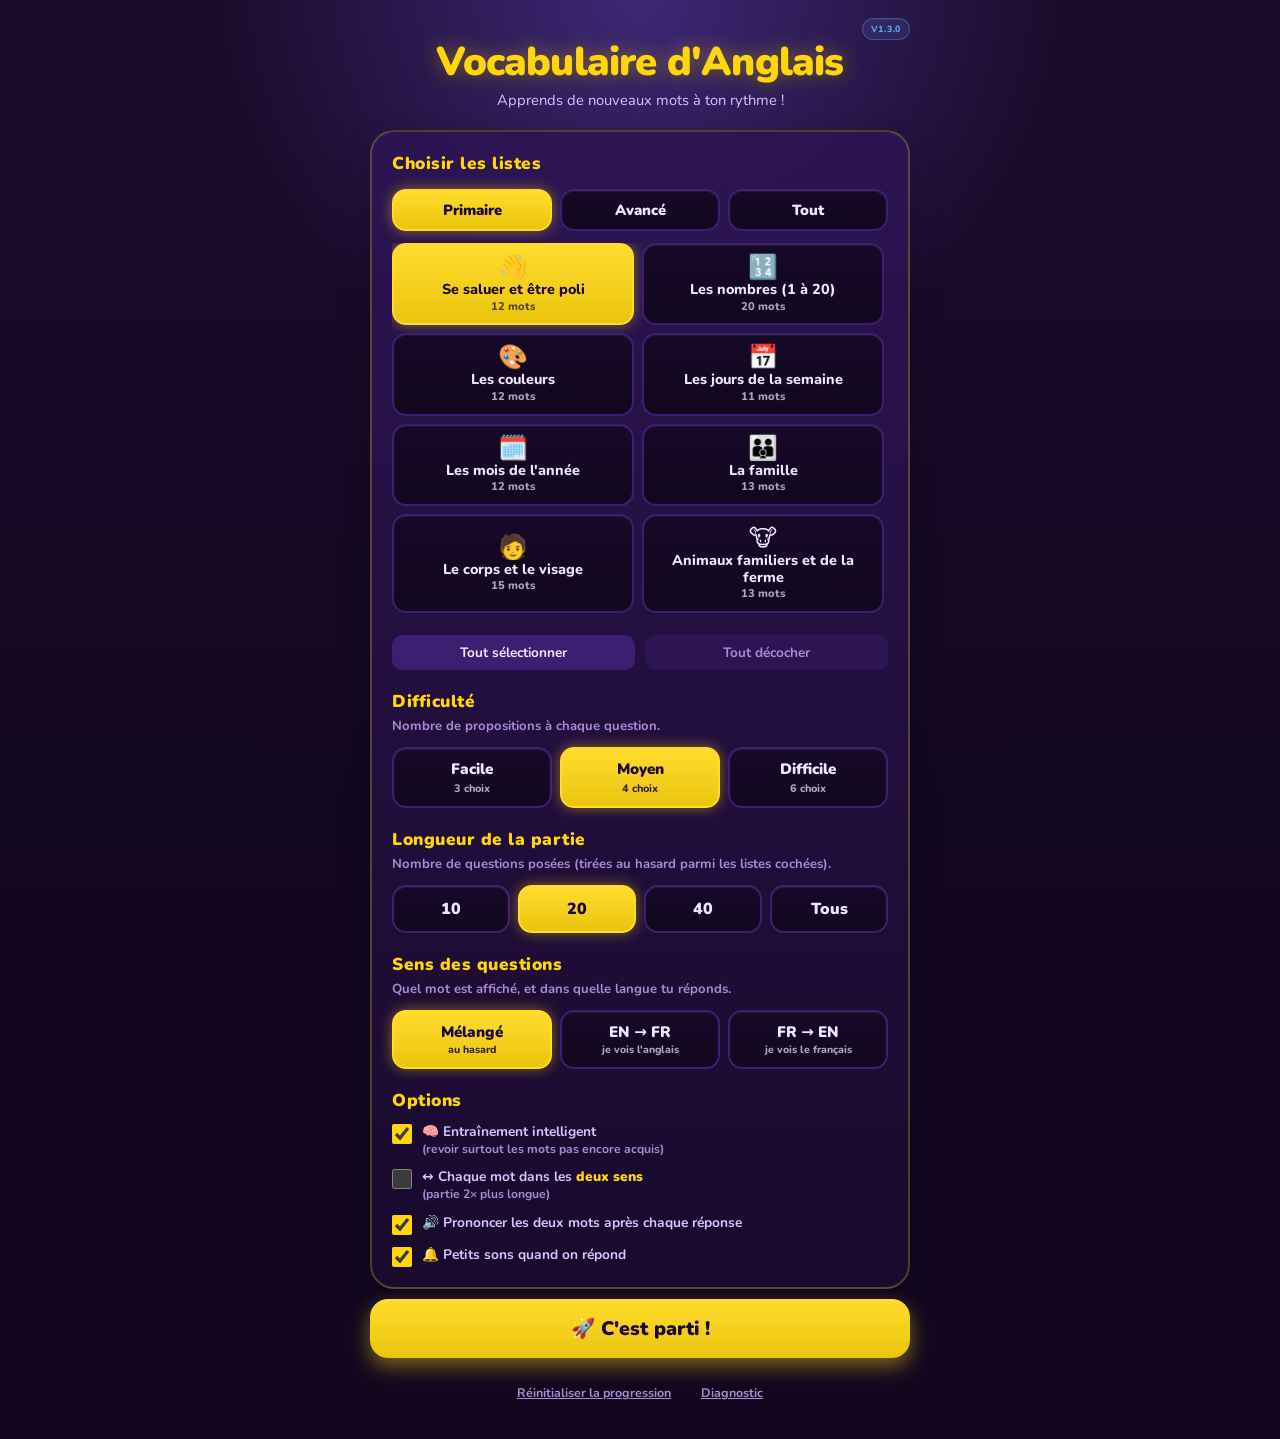
==== commit 0146a120: "feat: option « Sens des questions » : toujours EN -> FR ou FR -> EN (v1.2.0 -> v1.3.0) Nouveau sélec" ====
--- a/index.html
+++ b/index.html
@@ -5,7 +5,7 @@
   <meta name="viewport" content="width=device-width, initial-scale=1.0, viewport-fit=cover">
   <title>Vocabulaire d'Anglais</title>
   <meta name="description" content="Apprends du vocabulaire anglais en choisissant la bonne traduction, avec un rapport d'erreurs et un bilan par liste.">
-  <meta name="app-version" content="v1.2.0">
+  <meta name="app-version" content="v1.3.0">
   <meta name="color-scheme" content="dark">
   <meta name="theme-color" content="#1A0A2E">
   <meta name="mobile-web-app-capable" content="yes">
@@ -34,7 +34,7 @@
   </div>
 
   <div class="header">
-    <div class="version-badge" id="app-version">v1.2.0</div>
+    <div class="version-badge" id="app-version">v1.3.0</div>
     <h1>Vocabulaire d'Anglais</h1>
     <p>Apprends de nouveaux mots à ton rythme !</p>
     <div class="streak-badge" id="streak-badge" hidden></div>
@@ -70,6 +70,14 @@
         <button class="length-btn" data-length="20" type="button">20</button>
         <button class="length-btn" data-length="40" type="button">40</button>
         <button class="length-btn" data-length="all" type="button">Tous</button>
+      </div>
+
+      <h2 class="section-title">Sens des questions</h2>
+      <p class="section-help">Quel mot est affiché, et dans quelle langue tu réponds.</p>
+      <div class="direction-picker" id="direction-picker" role="group" aria-label="Sens des questions">
+        <button class="direction-btn" data-direction="mix" type="button">Mélangé<span>au hasard</span></button>
+        <button class="direction-btn" data-direction="en2fr" type="button">EN → FR<span>je vois l'anglais</span></button>
+        <button class="direction-btn" data-direction="fr2en" type="button">FR → EN<span>je vois le français</span></button>
       </div>
 
       <h2 class="section-title">Options</h2>
--- a/app.css
+++ b/app.css
@@ -31,7 +31,7 @@
 }
 
 /* Boutons « pastille » : niveau, listes, difficulté, longueur. */
-.level-btn, .list-btn, .difficulty-btn, .length-btn {
+.level-btn, .list-btn, .difficulty-btn, .length-btn, .direction-btn {
   background: linear-gradient(180deg, color-mix(in srgb, var(--bg) 88%, black), var(--bg-deep));
   border: 2px solid var(--card-border); border-radius: 14px;
   color: var(--ink); font-weight: 900;
@@ -39,13 +39,13 @@
   transition: transform 0.15s ease, border-color 0.15s ease, box-shadow 0.15s ease;
   box-shadow: inset 0 1px 0 rgba(255, 255, 255, 0.06);
 }
-.level-btn:active, .list-btn:active, .difficulty-btn:active, .length-btn:active { transform: scale(0.98); }
+.level-btn:active, .list-btn:active, .difficulty-btn:active, .length-btn:active, .direction-btn:active { transform: scale(0.98); }
 @media (hover: hover) and (pointer: fine) {
-  .level-btn:hover, .list-btn:hover, .difficulty-btn:hover, .length-btn:hover {
+  .level-btn:hover, .list-btn:hover, .difficulty-btn:hover, .length-btn:hover, .direction-btn:hover {
     border-color: var(--yellow); color: var(--yellow);
   }
 }
-.level-btn.active, .list-btn.active, .difficulty-btn.active, .length-btn.active {
+.level-btn.active, .list-btn.active, .difficulty-btn.active, .length-btn.active, .direction-btn.active {
   background: linear-gradient(180deg,
     color-mix(in srgb, var(--yellow) 86%, white),
     color-mix(in srgb, var(--yellow) 92%, black));
@@ -92,6 +92,14 @@
 
 .length-picker { display: grid; grid-template-columns: repeat(4, 1fr); gap: 8px; }
 .length-btn { font-size: 1rem; padding: 11px 4px; }
+
+.direction-picker { display: grid; grid-template-columns: repeat(3, 1fr); gap: 8px; }
+.direction-btn {
+  display: flex; flex-direction: column; align-items: center; gap: 2px;
+  font-size: 0.95rem; padding: 10px 4px;
+}
+.direction-btn span { font-size: 0.66rem; font-weight: 800; opacity: 0.7; text-align: center; line-height: 1.2; }
+.direction-btn.active span { opacity: 0.85; }
 
 .option-toggle {
   display: flex; align-items: flex-start; gap: 10px; margin-top: 11px;
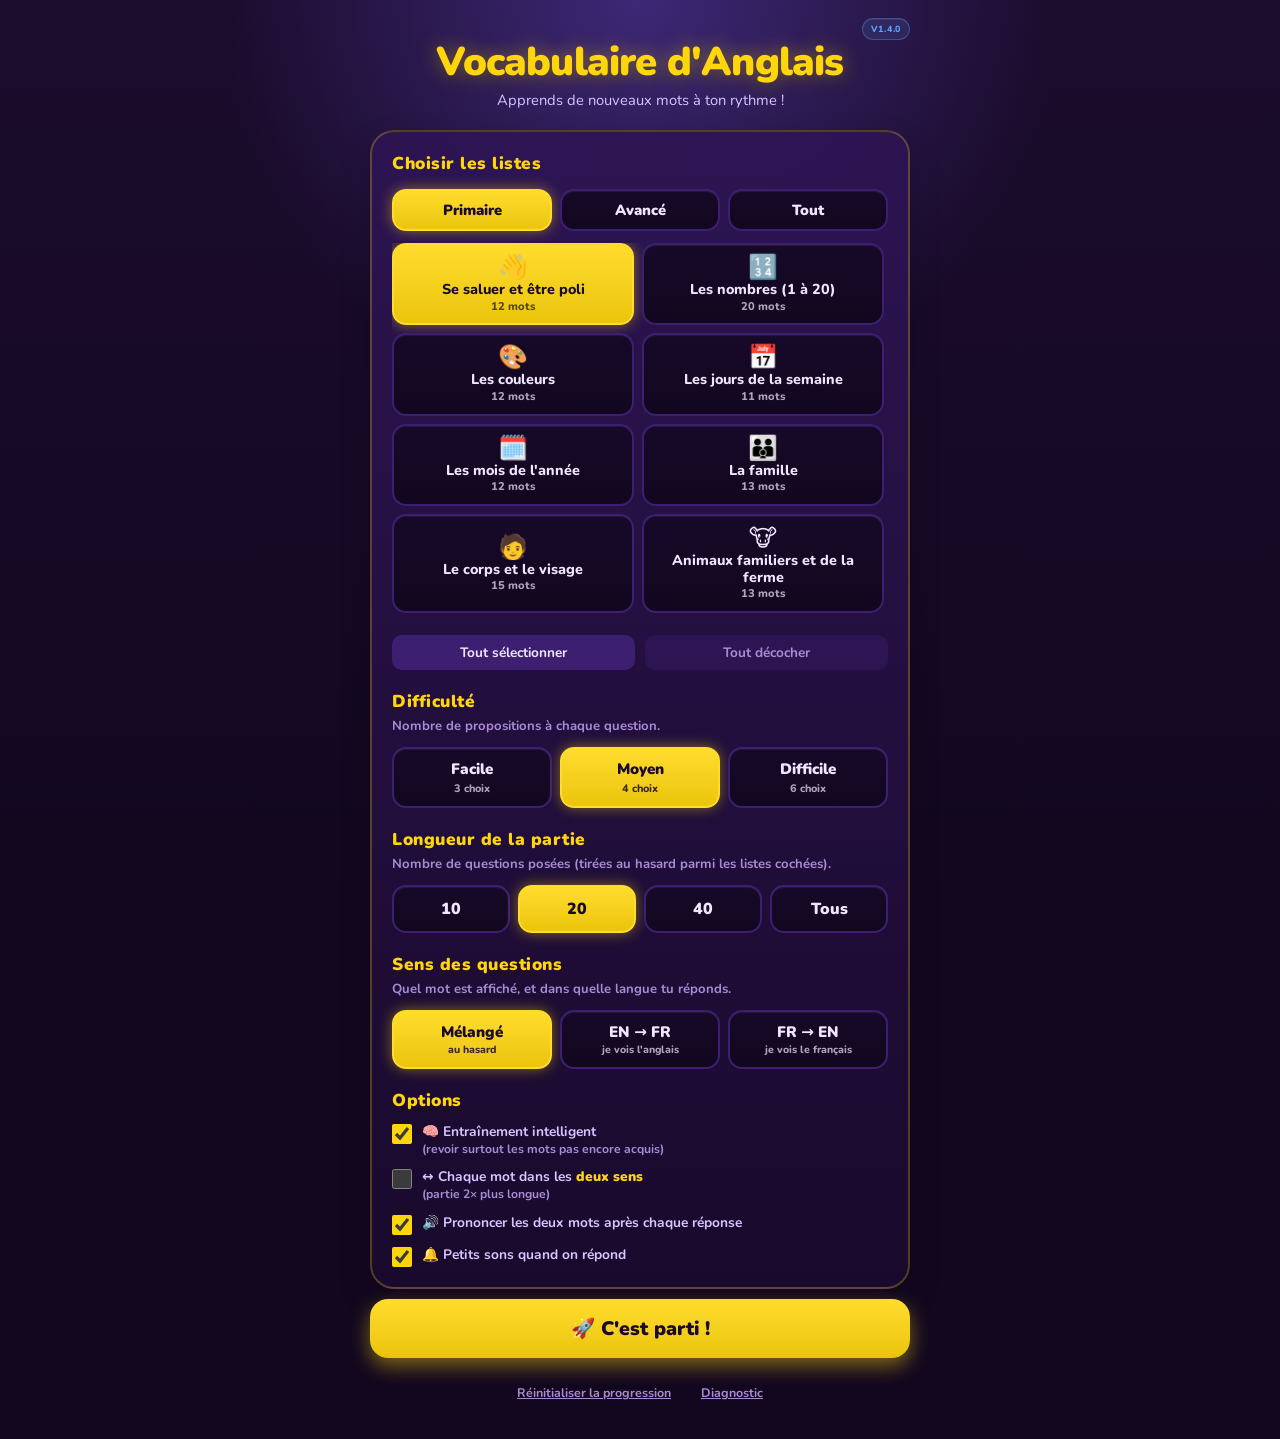
==== commit 7c338743: "refactor: moteur 1.2.0 — diagnostic complet, mise à jour et reprise des clés assurées par le moteur " ====
--- a/index.html
+++ b/index.html
@@ -5,7 +5,7 @@
   <meta name="viewport" content="width=device-width, initial-scale=1.0, viewport-fit=cover">
   <title>Vocabulaire d'Anglais</title>
   <meta name="description" content="Apprends du vocabulaire anglais en choisissant la bonne traduction, avec un rapport d'erreurs et un bilan par liste.">
-  <meta name="app-version" content="v1.3.0">
+  <meta name="app-version" content="v1.4.0">
   <meta name="color-scheme" content="dark">
   <meta name="theme-color" content="#1A0A2E">
   <meta name="mobile-web-app-capable" content="yes">
@@ -34,7 +34,7 @@
   </div>
 
   <div class="header">
-    <div class="version-badge" id="app-version">v1.3.0</div>
+    <div class="version-badge" id="app-version">v1.4.0</div>
     <h1>Vocabulaire d'Anglais</h1>
     <p>Apprends de nouveaux mots à ton rythme !</p>
     <div class="streak-badge" id="streak-badge" hidden></div>
--- a/app.css
+++ b/app.css
@@ -115,12 +115,9 @@
   display: block; font-weight: 700; color: var(--ink-dim); font-size: 0.76rem; margin-top: 1px;
 }
 
-/* Liens rares, volontairement à l'écart des réglages (évite les faux clics). */
-.home-footer {
-  display: flex; flex-wrap: wrap; justify-content: center; align-items: center;
-  gap: 4px 22px; width: 100%; margin-top: 6px;
-}
-.reset-progress, .diag-link {
+/* Liens rares en bas de l'accueil : .home-footer et .diag-link viennent d'engine.css ;
+   le bouton « réinitialiser » a le même aspect. */
+.reset-progress {
   background: none; border: none; padding: 10px 4px;
   color: var(--ink-dim); font-size: 0.78rem; font-weight: 700;
   cursor: pointer; text-decoration: underline;
